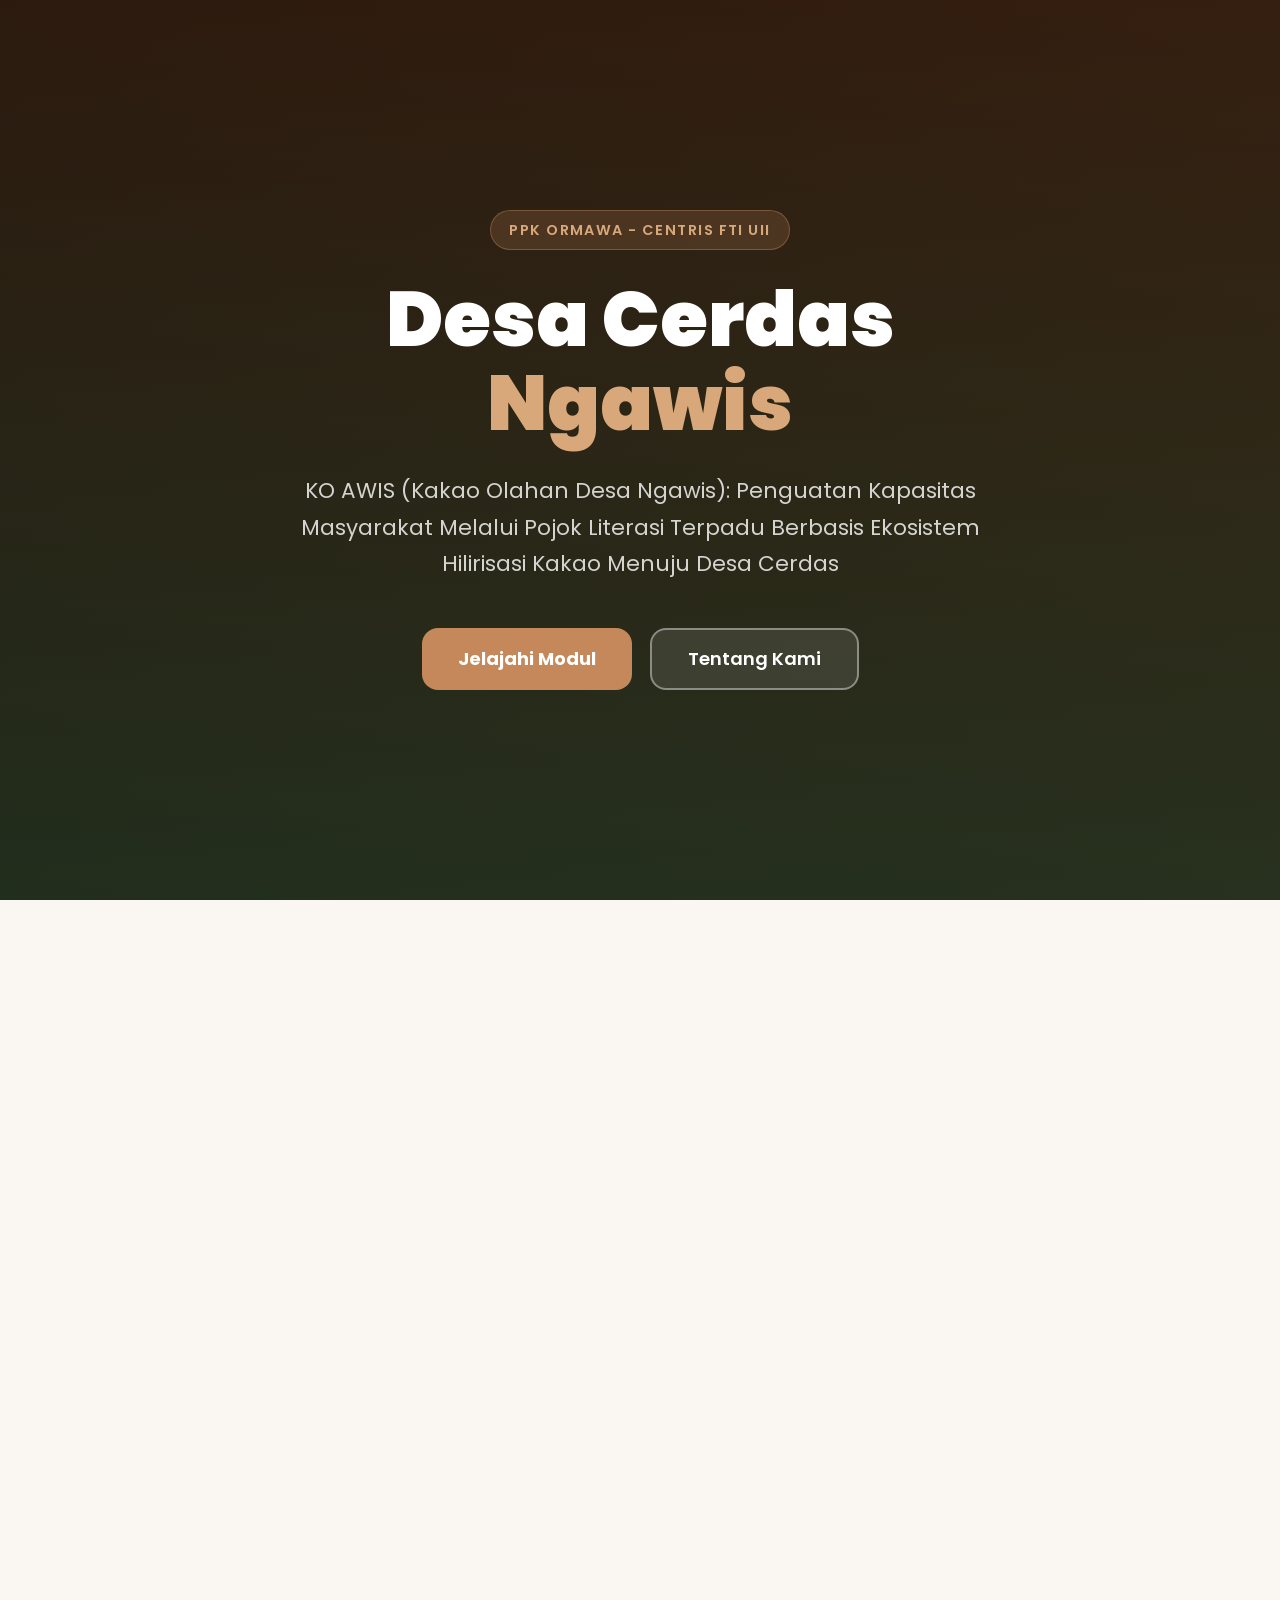
==== html/index.html @ 9aa4c82d "ubah slogan + tambah logo footer" ====
<!DOCTYPE html>
<html lang="id">

<head>
  <meta charset="UTF-8">
  <meta name="viewport" content="width=device-width, initial-scale=1.0">
  <title>KO AWIS — PPK ORMAWA DESA NGAWIS</title>
  <link rel="stylesheet" href="../css/style.css">
  <link rel="icon" type="image/png" href="../assets/logo-koawis-brand.png" style="height: 165px; width: auto;">
  <!-- Icons -->
  <link rel="stylesheet" href="https://cdnjs.cloudflare.com/ajax/libs/font-awesome/6.4.0/css/all.min.css">

</head>

<body>
  <!-- Navbar injected instantly via JS -->
  <script src="../js/include-navbar.js"></script>

  <!-- HERO: main landing image kept visible -->
  <section class="hero" aria-label="Hero KO AWIS">
    <div class="hero-bg" aria-hidden="true"></div>
    <div class="hero-overlay" aria-hidden="true"></div>
    <div class="hero-content">
      <div class="hero-tag">PPK Ormawa - CENTRIS FTI UII</div>
      <h1>Desa Cerdas<span> Ngawis </span></h1>
      <p>KO AWIS (Kakao Olahan Desa Ngawis): Penguatan Kapasitas Masyarakat Melalui Pojok 
Literasi Terpadu Berbasis Ekosistem Hilirisasi Kakao Menuju Desa Cerdas</p>
      <div class="hero-cta">
        <button class="btn-primary" onclick="location.href='modul.html'">Jelajahi Modul</button>
        <button class="btn-outline" onclick="location.href='tentang.html'">Tentang Kami</button>
      </div>
    </div>
  </section>

  <!-- =============================== -->
  <!-- PAGE: HOME / BERANDA            -->
  <!-- =============================== -->
  <!-- Informasi dipindahkan ke halaman terpisah: /html/informasi.html -->
  <div class="page" id="page-informasi">
    <div class="container max-w-1200 mx-auto">
      <div class="info-hero">
        <div class="info-hero-bg"></div>
        <div class="info-hero-overlay"></div>
        <div class="info-hero-content">
          <div class="info-hero-tag">PPK Ormawa - CENTRIS FTI UII</div>
          <h1>Kegiatan Terbaru</h1>
          <p>Berita terkini seputar pertanian kakao, program desa berkelanjutan, dan pembaruan kegiatan komunitas KO
            AWIS di Indonesia.</p>
          <button class="btn-info-hero" onclick="showToast('Membuka artikel utama...')">
            Baca Selengkapnya →
          </button>
        </div>
      </div>

      <div class="category-tabs">
        <button class="tab-btn active" onclick="filterArticles('semua', this)">Semua Berita</button>
        <button class="tab-btn" onclick="filterArticles('pertanian', this)"><i class="fas fa-seedling"></i> Pertanian</button>
        <button class="tab-btn" onclick="filterArticles('program', this)"><i class="fas fa-home"></i> Program Desa</button>
        <button class="tab-btn" onclick="filterArticles('komunitas', this)"><i class="fas fa-users"></i> Komunitas</button>
        <button class="tab-btn" onclick="filterArticles('pasar', this)"><i class="fas fa-chart-line"></i> Pasar Kakao</button>
      </div>

      <div class="px-2 pb-1">
        <h2 class="section-article-title">Berita & Artikel Terkini</h2>
      </div>

      <div class="articles-grid" id="articlesGrid">
        <!-- Populated by JS -->
      </div>

      <div class="pagination">
        <div class="page-arrow"><i class="fas fa-chevron-left"></i></div>
        <div class="page-num active">1</div>
        <div class="page-num" onclick="showToast('Halaman 2 akan tersedia segera!')">2</div>
        <div class="page-num" onclick="showToast('Halaman 3 akan tersedia segera!')">3</div>
        <div class="page-num">…</div>
        <div class="page-num" onclick="showToast('Masih dalam pengembangan!')">12</div>
        <div class="page-arrow"><i class="fas fa-chevron-right"></i></div>
      </div>
    </div>
  </div>

  <!-- About Section -->
  <section class="section">
    <div class="container">
      <div class="grid-2 gap-4rem items-center">
        <div class="reveal">
          <span class="section-label">Mengenal Kami</span>
          <h2 class="section-title">Tentang Program <span>PPK Ormawa</span></h2>
          <p class="text-muted lead">
            CENTRIS berkomitmen membangun ekosistem kakao di Desa Ngawis melalui pendekatan edukatif, teknologi, dan pemberdayaan masyarakat secara berkelanjutan.
          </p>
          <div class="flex-col gap-075">
            <div class="flex items-center gap-075 fs-095 text-mid">
              <span class="check-icon"><i class="fas fa-check-circle"></i></span>
              Pengembangan Kakao — Peningkatan kualitas panen
            </div>
            <div class="flex items-center gap-075 fs-095 text-mid">
              <span class="check-icon"><i class="fas fa-check-circle"></i></span>
              Kewirausahaan — Pembentukan unit bisnis komunitas
            </div>
            <div class="flex items-center gap-075 fs-095 text-mid">
              <span class="check-icon"><i class="fas fa-check-circle"></i></span>
              Transformasi Digital — Efisiensi rantai pasok
            </div>
            <div class="flex items-center gap-075 fs-095 text-mid">
              <span class="check-icon"><i class="fas fa-check-circle"></i></span>
              Ekonomi Sirkular — Pengelolaan limbah bernilai tambah
            </div>
          </div>
        </div>
        <div class="reveal reveal-delay-2">
          <div class="bg-brown-800 text-white rounded-xl p-2 pos-relative overflow-hidden">
            <div class="decor-circle"></div>
            <div class="fs-3rem mb-1"><i class="fas fa-leaf"></i></div>
            <div class="playfair-strong">Sejak 2026</div>
            <p class="text-white-muted fs-095 mb-3">
              Berkomitmen meningkatkan taraf hidup petani kakao Desa Ngawis melalui edukasi berkelanjutan dan teknologi.
            </p>
            <div class="grid-2 gap-075">
              <div class="bg-card-cream rounded-md p-1 text-center">
                <div class="fs-1-5 fw-900 text-brown-300">12</div>
                <div class="fs-08 text-brown-600">Pertemuan</div>
              </div>
              <div class="bg-card-cream rounded-md p-1 text-center">
                <div class="fs-1-5 fw-900 text-brown-300">4</div>
                <div class="fs-08 text-brown-600">Pojok Literasi</div>
              </div>
            </div>
          </div>
        </div>
      </div>
    </div>
  </section>

  <!-- Features -->
  <section class="section">
    <div class="container">
      <div class="text-center reveal">
        <span class="section-label">KO AWIS</span>
        <h2 class="section-title">Dirancang untuk <span>Masyarakat Desa Ngawis</span></h2>
      </div>
      <div class="features-grid">
        <div class="feature-card reveal reveal-delay-1">
          <div class="feature-icon"><i class="fas fa-book-open"></i></div>
          <div class="feature-title">Kurikulum Berbasis Potensi Lokal</div>
          <p class="feature-desc">Materi dirancang sesuai kondisi dan potensi kakao Desa Ngawis.</p>
        </div>
        <div class="feature-card reveal reveal-delay-2">
          <div class="feature-icon"><i class="fas fa-chalkboard-teacher"></i></div>
          <div class="feature-title">Pendampingan Langsung</div>
          <p class="feature-desc">Didampingi tim mahasiswa secara langsung di lapangan.</p>
        </div>
        <div class="feature-card reveal reveal-delay-3">
          <div class="feature-icon"><i class="fas fa-trophy"></i></div>
          <div class="feature-title">Dampak Nyata di Desa Ngawis</div>
          <p class="feature-desc">Berorientasi pada hasil yang langsung dirasakan masyarakat Desa Ngawis.</p>
        </div>
      </div>
    </div>
  </section>

  <!-- CTA -->
  <div class="cta-section reveal">
    <h2>NGAWIS CERDAS, COKELAT BERKUALITAS, EKONOMI NAIK KELAS</h2>
    <p>Bergabunglah bersama masyarakat Desa Ngawis dalam membangun ekosistem kakao yang berdaya saing melalui edukasi dan pemberdayaan berkelanjutan.</p>
    <div class="cta-buttons">
      <button class="btn-cta-white" onclick="location.href='modul.html'">
        Jelajahi Modul
      </button>
      <button class="btn-cta-outline" onclick="location.href='tentang.html'">
        Hubungi Kami
      </button>
    </div>
  </div>

  </div>

  <!-- =============================== -->
  <!-- PAGE: MODUL KO AWIS             -->
  <!-- =============================== -->
  <div class="page" id="page-modul">
    <div class="page-header">
      <div class="page-label">KURIKULUM TERINTEGRASI</div>
      <h1>Eksplorasi Modul Pembelajaran</h1>
      <p>Tingkatkan kompetensi Anda melalui empat pilar utama pendidikan KO AWIS yang dirancang untuk masa depan yang
        berkelanjutan.</p>
    </div>

    <section class="section">
      <div class="container">
        <div class="kurikulum-grid">
          <!-- Hilir -->
          <div class="kurikulum-card">
            <div class="kurikulum-header">
              <div class="k-icon bg-brown-100 k-icon-lg"><i class="fas fa-industry"></i></div>
              <div>
                <div class="k-title text-brown-600">KO AWIS Hilir</div>
                <div class="k-sub">Optimalisasi Produk & Pasca Panen</div>
              </div>
            </div>
            <div class="kurikulum-body">
              <div class="modul-list">
                <div class="modul-item"><svg width="16" height="16" fill="none" stroke="currentColor" stroke-width="2"
                    viewBox="0 0 24 24">
                    <path d="M9 12l2 2 4-4m6 2a9 9 0 11-18 0 9 9 0 0118 0z" />
                  </svg> Modul 1: Konsep Hilirisasi dan Value Chain Kakao</div>
                <div class="modul-item"><svg width="16" height="16" fill="none" stroke="currentColor" stroke-width="2"
                    viewBox="0 0 24 24">
                    <path d="M9 12l2 2 4-4m6 2a9 9 0 11-18 0 9 9 0 0118 0z" />
                  </svg> Modul 2: Kakao Pasca Panen</div>
                <div class="modul-item"><svg width="16" height="16" fill="none" stroke="currentColor" stroke-width="2"
                    viewBox="0 0 24 24">
                    <path d="M9 12l2 2 4-4m6 2a9 9 0 11-18 0 9 9 0 0118 0z" />
                  </svg> Modul 3: Perlakuan Pra-Olah</div>
                <div class="modul-item"><svg width="16" height="16" fill="none" stroke="currentColor" stroke-width="2"
                    viewBox="0 0 24 24">
                    <path d="M9 12l2 2 4-4m6 2a9 9 0 11-18 0 9 9 0 0118 0z" />
                  </svg> Modul 4: Mendapatkan Kakao Bubuk</div>
                <div class="modul-item"><svg width="16" height="16" fill="none" stroke="currentColor" stroke-width="2"
                    viewBox="0 0 24 24">
                    <path d="M9 12l2 2 4-4m6 2a9 9 0 11-18 0 9 9 0 0118 0z" />
                  </svg> Modul 5: Mengolah Kakao Pasta</div>
                <div class="modul-item"><svg width="16" height="16" fill="none" stroke="currentColor" stroke-width="2"
                    viewBox="0 0 24 24">
                    <path d="M9 12l2 2 4-4m6 2a9 9 0 11-18 0 9 9 0 0118 0z" />
                  </svg> Modul 6: Desain Produk Kemasan</div>
                <div class="modul-item"><svg width="16" height="16" fill="none" stroke="currentColor" stroke-width="2"
                    viewBox="0 0 24 24">
                    <path d="M9 12l2 2 4-4m6 2a9 9 0 11-18 0 9 9 0 0118 0z" />
                  </svg> Modul 7: Standardisasi dan Kualitas</div>
              </div>
              <button class="btn-explore card-hilir" onclick="showModulList('hilir')">Pelajari Selengkapnya →</button>
            </div>
          </div>

          <!-- Entrepreneur -->
          <div class="kurikulum-card">
            <div class="kurikulum-header">
              <div class="k-icon bg-brown-50 k-icon-lg"><i class="fas fa-coins"></i></div>
              <div>
                <div class="k-title text-brown-700">KO AWIS Entrepreneur</div>
                <div class="k-sub">Pembangunan Mentalitas Bisnis</div>
              </div>
            </div>
            <div class="kurikulum-body">
              <div class="modul-list">
                <div class="modul-item"><svg width="16" height="16" fill="none" stroke="currentColor" stroke-width="2"
                    viewBox="0 0 24 24">
                    <path d="M9 12l2 2 4-4m6 2a9 9 0 11-18 0 9 9 0 0118 0z" />
                  </svg> Modul 1: Kakao Entrepreneur</div>
                <div class="modul-item"><svg width="16" height="16" fill="none" stroke="currentColor" stroke-width="2"
                    viewBox="0 0 24 24">
                    <path d="M9 12l2 2 4-4m6 2a9 9 0 11-18 0 9 9 0 0118 0z" />
                  </svg> Modul 2: Konsep Business Model</div>
                <div class="modul-item"><svg width="16" height="16" fill="none" stroke="currentColor" stroke-width="2"
                    viewBox="0 0 24 24">
                    <path d="M9 12l2 2 4-4m6 2a9 9 0 11-18 0 9 9 0 0118 0z" />
                  </svg> Modul 3: Rencana Pasar Sederhana</div>
                <div class="modul-item"><svg width="16" height="16" fill="none" stroke="currentColor" stroke-width="2"
                    viewBox="0 0 24 24">
                    <path d="M9 12l2 2 4-4m6 2a9 9 0 11-18 0 9 9 0 0118 0z" />
                  </svg> Modul 4: Rencana Produksi Sederhana</div>
                <div class="modul-item"><svg width="16" height="16" fill="none" stroke="currentColor" stroke-width="2"
                    viewBox="0 0 24 24">
                    <path d="M9 12l2 2 4-4m6 2a9 9 0 11-18 0 9 9 0 0118 0z" />
                  </svg> Modul 5: Rencana Finansial Sederhana</div>
                <div class="modul-item"><svg width="16" height="16" fill="none" stroke="currentColor" stroke-width="2"
                    viewBox="0 0 24 24">
                    <path d="M9 12l2 2 4-4m6 2a9 9 0 11-18 0 9 9 0 0118 0z" />
                  </svg> Modul 6: Rencana Pemasaran Sederhana</div>
                <div class="modul-item"><svg width="16" height="16" fill="none" stroke="currentColor" stroke-width="2"
                    viewBox="0 0 24 24">
                    <path d="M9 12l2 2 4-4m6 2a9 9 0 11-18 0 9 9 0 0118 0z" />
                  </svg> Modul 7: Kakao Agility</div>
              </div>
              <button class="btn-explore card-entre" onclick="showModulList('entrepreneur')">Pelajari Selengkapnya
                →</button>
            </div>
          </div>

          <!-- Digital -->
          <div class="kurikulum-card">
            <div class="kurikulum-header">
              <div class="k-icon bg-brown-100 k-icon-lg"><i class="fas fa-laptop-code"></i></div>
              <div>
                <div class="k-title text-brown-500">KO AWIS Digital</div>
                <div class="k-sub">Transformasi Teknologi & Konten</div>
              </div>
            </div>
            <div class="kurikulum-body">
              <div class="modul-list">
                <div class="modul-item"><svg width="16" height="16" fill="none" stroke="currentColor" stroke-width="2"
                    viewBox="0 0 24 24">
                    <path d="M9 12l2 2 4-4m6 2a9 9 0 11-18 0 9 9 0 0118 0z" />
                  </svg> Modul 1: Peluang dan Literasi Digital</div>
                <div class="modul-item"><svg width="16" height="16" fill="none" stroke="currentColor" stroke-width="2"
                    viewBox="0 0 24 24">
                    <path d="M9 12l2 2 4-4m6 2a9 9 0 11-18 0 9 9 0 0118 0z" />
                  </svg> Modul 2: Content Creator</div>
                <div class="modul-item"><svg width="16" height="16" fill="none" stroke="currentColor" stroke-width="2"
                    viewBox="0 0 24 24">
                    <path d="M9 12l2 2 4-4m6 2a9 9 0 11-18 0 9 9 0 0118 0z" />
                  </svg> Modul 3: Strategi Digital Marketing</div>
                <div class="modul-item"><svg width="16" height="16" fill="none" stroke="currentColor" stroke-width="2"
                    viewBox="0 0 24 24">
                    <path d="M9 12l2 2 4-4m6 2a9 9 0 11-18 0 9 9 0 0118 0z" />
                  </svg> Modul 4: Copywriting</div>
                <div class="modul-item"><svg width="16" height="16" fill="none" stroke="currentColor" stroke-width="2"
                    viewBox="0 0 24 24">
                    <path d="M9 12l2 2 4-4m6 2a9 9 0 11-18 0 9 9 0 0118 0z" />
                  </svg> Modul 5: Manajemen Sosial Media</div>
                <div class="modul-item"><svg width="16" height="16" fill="none" stroke="currentColor" stroke-width="2"
                    viewBox="0 0 24 24">
                    <path d="M9 12l2 2 4-4m6 2a9 9 0 11-18 0 9 9 0 0118 0z" />
                  </svg> Modul 6: Evaluasi Performa</div>
              </div>
              <button class="btn-explore card-digital" onclick="showModulList('digital')">Pelajari Selengkapnya
                →</button>
            </div>
          </div>

          <!-- Sirkular -->
          <div class="kurikulum-card">
            <div class="kurikulum-header">
              <div class="k-icon bg-brown-50 k-icon-lg"><i class="fas fa-recycle"></i></div>
              <div>
                <div class="k-title text-brown-600">KO AWIS Sirkular</div>
                <div class="k-sub">Ekosistem Ramah Lingkungan</div>
              </div>
            </div>
            <div class="kurikulum-body">
              <div class="modul-list">
                <div class="modul-item"><svg width="16" height="16" fill="none" stroke="currentColor" stroke-width="2"
                    viewBox="0 0 24 24">
                    <path d="M9 12l2 2 4-4m6 2a9 9 0 11-18 0 9 9 0 0118 0z" />
                  </svg> Modul 1: Ekonomi Sirkular</div>
                <div class="modul-item"><svg width="16" height="16" fill="none" stroke="currentColor" stroke-width="2"
                    viewBox="0 0 24 24">
                    <path d="M9 12l2 2 4-4m6 2a9 9 0 11-18 0 9 9 0 0118 0z" />
                  </svg> Modul 2: Limbah dan Hasil Samping</div>
                <div class="modul-item"><svg width="16" height="16" fill="none" stroke="currentColor" stroke-width="2"
                    viewBox="0 0 24 24">
                    <path d="M9 12l2 2 4-4m6 2a9 9 0 11-18 0 9 9 0 0118 0z" />
                  </svg> Modul 3: Peluang Sirkular</div>
                <div class="modul-item"><svg width="16" height="16" fill="none" stroke="currentColor" stroke-width="2"
                    viewBox="0 0 24 24">
                    <path d="M9 12l2 2 4-4m6 2a9 9 0 11-18 0 9 9 0 0118 0z" />
                  </svg> Modul 4: Kakao di Kehidupan Kedua</div>
                <div class="modul-item"><svg width="16" height="16" fill="none" stroke="currentColor" stroke-width="2"
                    viewBox="0 0 24 24">
                    <path d="M9 12l2 2 4-4m6 2a9 9 0 11-18 0 9 9 0 0118 0z" />
                  </svg> Modul 5: Limbah Akhir</div>
                <div class="modul-item"><svg width="16" height="16" fill="none" stroke="currentColor" stroke-width="2"
                    viewBox="0 0 24 24">
                    <path d="M9 12l2 2 4-4m6 2a9 9 0 11-18 0 9 9 0 0118 0z" />
                  </svg> Modul 6: Evaluasi Lingkungan</div>
              </div>
              <button class="btn-explore card-sirkular" onclick="showModulList('sirkular')">Pelajari Selengkapnya
                →</button>
            </div>
          </div>
        </div>
      </div>
    </section>

  </div>

  <!-- =============================== -->
  <!-- PAGE: DAFTAR MODUL (LIST)        -->
  <!-- =============================== -->
  <div class="page" id="page-modullist">
    <div class="modul-list-page">
      <div class="modul-list-header">
        <div class="container">
          <div class="breadcrumb">
            <a onclick="showPage('home')"><i class="fas fa-home"></i> Beranda</a>
            <svg fill="none" stroke="currentColor" stroke-width="2" viewBox="0 0 24 24">
              <path d="M9 18l6-6-6-6" />
            </svg>
            <a onclick="showPage('modul')">Modul KO AWIS</a>
            <svg fill="none" stroke="currentColor" stroke-width="2" viewBox="0 0 24 24">
              <path d="M9 18l6-6-6-6" />
            </svg>
            <span id="modullist-breadcrumb">Hilir</span>
          </div>
          <h1 id="modullist-title">KO AWIS Hilir</h1>
          <p id="modullist-desc" class="text-muted mt-1">Daftar modul pembelajaran yang dirancang khusus untuk penguatan
            kompetensi.</p>
          <div class="modul-count" id="modullist-count">
            <svg width="16" height="16" fill="none" stroke="currentColor" stroke-width="2" viewBox="0 0 24 24">
              <path d="M9 12l2 2 4-4m6 2a9 9 0 11-18 0 9 9 0 0118 0z" />
            </svg>
            7 Modul Tersedia
          </div>
        </div>
      </div>
      <div class="modul-cards-grid" id="modullist-grid">
        <!-- Populated by JS -->
      </div>
    </div>
  </div>

  <!-- =============================== -->
  <!-- PAGE: ISI MODUL                 -->
  <!-- =============================== -->
  <div class="page" id="page-isimodul">
    <div class="isi-modul-layout">
      <!-- Sidebar -->
      <aside class="sidebar-modul" id="sidebarModul">
        <div class="sidebar-title">DAFTAR MODUL</div>
        <div class="sidebar-subtitle" id="sidebar-track-name">KO AWIS Hilir</div>
        <div class="fs-08 mb-075 text-muted">Progres: <span id="sidebar-progress-text">25% Selesai</span></div>
        <div class="sidebar-progress-bar">
          <div class="sidebar-progress-fill" id="sidebarProgressFill" style="width:25%;"></div>
        </div>
        <nav class="sidebar-nav" id="sidebarNav">
          <!-- Populated by JS -->
        </nav>
      </aside>

      <!-- Main Content -->
      <div class="flex flex-col flex-1">
        <div class="modul-content" id="modulContent">
          <!-- Populated by JS -->
        </div>
        <div class="modul-navigation">
          <button class="btn-prev" id="btnPrev" onclick="navigateModul(-1)">
            <svg width="16" height="16" fill="none" stroke="currentColor" stroke-width="2" viewBox="0 0 24 24">
              <path d="M15 18l-6-6 6-6" />
            </svg>
            Kembali
          </button>
          <button class="btn-next" id="btnNext" onclick="navigateModul(1)">
            Selesai & Lanjut ke Modul Berikutnya
            <svg width="16" height="16" fill="none" stroke="currentColor" stroke-width="2" viewBox="0 0 24 24">
              <path d="M9 18l6-6-6-6" />
            </svg>
          </button>
        </div>
      </div>
    </div>
    <div class="progress-bar-bottom">
      <div class="progress-bar-fill-bottom" id="progressBarBottom" style="width:25%;"></div>
    </div>
  </div>

  <!-- =============================== -->
  <!-- PAGE: INFORMASI                 -->
  <!-- =============================== -->
  <div class="page" id="page-informasi">
    <div class="container max-w-1200 mx-auto">
      <div class="info-hero">
        <div class="info-hero-bg"></div>
        <div class="info-hero-overlay"></div>
        <div class="info-hero-content">
          <div class="info-hero-tag">UTAMA</div>
          <h1>Kegiatan Terbaru</h1>
          <p>Berita terkini seputar pertanian kakao, program desa berkelanjutan, dan pembaruan kegiatan komunitas KO
            AWIS di Indonesia.</p>
          <button class="btn-info-hero" onclick="showToast('Membuka artikel utama...')">
            Baca Selengkapnya →
          </button>
        </div>
      </div>

      <div class="category-tabs">
        <button class="tab-btn active" onclick="filterArticles('semua', this)">Semua Berita</button>
        <button class="tab-btn" onclick="filterArticles('pertanian', this)"><i class="fas fa-seedling"></i> Pertanian</button>
        <button class="tab-btn" onclick="filterArticles('program', this)"><i class="fas fa-home"></i> Program Desa</button>
        <button class="tab-btn" onclick="filterArticles('komunitas', this)"><i class="fas fa-users"></i> Komunitas</button>
        <button class="tab-btn" onclick="filterArticles('pasar', this)"><i class="fas fa-chart-line"></i> Pasar Kakao</button>
      </div>

      <div class="px-2 pb-1">
        <h2 class="section-article-title">Berita & Artikel Terkini</h2>
      </div>

      <div class="articles-grid" id="articlesGrid">
        <!-- Populated by JS -->
      </div>

      <div class="pagination">
        <div class="page-arrow"><i class="fas fa-chevron-left"></i></div>
        <div class="page-num active">1</div>
        <div class="page-num" onclick="showToast('Halaman 2 akan tersedia segera!')">2</div>
        <div class="page-num" onclick="showToast('Halaman 3 akan tersedia segera!')">3</div>
        <div class="page-num">…</div>
        <div class="page-num" onclick="showToast('Masih dalam pengembangan!')">12</div>
        <div class="page-arrow"><i class="fas fa-chevron-right"></i></div>
      </div>
    </div>

  </div>

  <!-- =============================== -->
  <!-- PAGE: TENTANG KAMI              -->
  <!-- =============================== -->
  <div class="page" id="page-tentang">
    <!-- About Hero -->
    <div class="about-hero">
      <div class="about-hero-bg"></div>
      <div class="about-hero-overlay"></div>
      <div class="about-hero-content">
        <h1>Tentang Kami</h1>
        <p>Membangun masa depan pendidikan yang inklusif dan berkualitas bagi seluruh lapisan masyarakat.</p>
      </div>
    </div>

    <!-- Visi Misi -->
    <section class="section">
      <div class="container">
        <div class="text-center">
          <h2 class="section-title">Visi & Misi <span>Kami</span></h2>
          <div class="section-divider"></div>
        </div>
        <div class="vision-misi-grid">
          <div class="visi-card">
            <div class="vm-icon"><i class="fas fa-eye"></i></div>
            <div class="vm-title">Visi</div>
            <p class="vm-text">Menjadi platform edukasi terdepan yang memberdayakan potensi setiap individu melalui
              akses informasi dan pengetahuan yang setara dan berkelanjutan di seluruh Indonesia.</p>
          </div>
          <div class="misi-card">
            <div class="vm-icon"><i class="fas fa-rocket"></i></div>
            <div class="vm-title">Misi</div>
            <div class="vm-list">
              <div class="vm-list-item"><span class="vm-check"><i class="fas fa-check"></i></span> Mengembangkan kurikulum pembelajaran yang
                adaptif dan relevan dengan perkembangan industri terkini.</div>
              <div class="vm-list-item"><span class="vm-check"><i class="fas fa-check"></i></span> Menyediakan akses platform yang ramah pengguna
                untuk memastikan keberlanjutan proses belajar.</div>
              <div class="vm-list-item"><span class="vm-check"><i class="fas fa-check"></i></span> Membangun komunitas pembelajaran yang saling
                mendukung dan berbagi wawasan.</div>
            </div>
          </div>
        </div>
      </div>
    </section>

    <!-- Team -->
    <section class="section section-alt">
      <div class="container">
        <div class="text-center">
          <h2 class="section-title">Tim <span>Kami</span></h2>
          <p class="section-sub">Dibalik kesuksesan KO AWIS, ada tim yang berdedikasi tinggi.</p>
        </div>
        <div class="team-grid">
          <div class="team-card reveal">
            <div class="team-img">
              <img src="https://images.unsplash.com/photo-1507003211169-0a1dd7228f2d?w=400&q=80" alt="Dr. Ahmad Wijaya">
            </div>
            <div class="team-name">Dr. Ahmad Wijaya</div>
            <div class="team-role">Chief Executive Officer</div>
          </div>
          <div class="team-card reveal reveal-delay-1">
            <div class="team-img">
              <img src="https://images.unsplash.com/photo-1494790108377-be9c29b29330?w=400&q=80" alt="Siti Rahmawati">
            </div>
            <div class="team-name">Siti Rahmawati</div>
            <div class="team-role">Head of Education</div>
          </div>
          <div class="team-card reveal reveal-delay-2">
            <div class="team-img">
              <img src="https://images.unsplash.com/photo-1500648767791-00dcc994a43e?w=400&q=80" alt="Budi Santoso">
            </div>
            <div class="team-name">Budi Santoso</div>
            <div class="team-role">Technical Director</div>
          </div>
          <div class="team-card reveal reveal-delay-3">
            <div class="team-img">
              <img src="https://images.unsplash.com/photo-1580489944761-15a19d654956?w=400&q=80" alt="Larasati Putri">
            </div>
            <div class="team-name">Larasati Putri</div>
            <div class="team-role">Community Manager</div>
          </div>
        </div>
      </div>
    </section>

    <!-- Contact -->
    <div class="contact-section">
      <div class="contact-info">
        <h2>Hubungi Kami</h2>
        <p>Punya pertanyaan atau ingin bekerja sama? Jangan ragu untuk menghubungi tim kami.</p>
        <div class="contact-items">
          <div class="contact-item">
            <div class="contact-item-icon"><i class="fas fa-envelope"></i></div> kontak@koawis.id
          </div>
          <div class="contact-item">
            <div class="contact-item-icon"><i class="fas fa-phone"></i></div> +62 21 555 0123
          </div>
          <div class="contact-item">
            <div class="contact-item-icon"><i class="fas fa-map-marker-alt"></i></div> Desa Merak, Jawa Barat
          </div>
        </div>
      </div>
      <div class="contact-form">
        <div class="form-group">
          <label class="form-label">Nama Lengkap</label>
          <input class="form-input" placeholder="Masukkan nama Anda" type="text">
        </div>
        <div class="form-group">
          <label class="form-label">Email</label>
          <input class="form-input" placeholder="nama@email.com" type="email">
        </div>
        <div class="form-group">
          <label class="form-label">Pesan</label>
          <textarea class="form-textarea" placeholder="Bagaimana kami bisa membantu Anda?"></textarea>
        </div>
        <button class="btn-submit" onclick="handleFormSubmit()">Kirim Pesan</button>
      </div>
    </div>

  </div>

  <!-- Toast Notification -->
  <div class="toast" id="toast">
    <span><i class="fas fa-check-circle"></i></span>
    <span id="toastMsg">Pesan</span>
  </div>

  <script src="https://cdn.jsdelivr.net/npm/@supabase/supabase-js@2"></script>
  <script src="../js/supabase-client.js"></script>
  <script src="../js/include-footer.js"></script>
  <script src="../js/app.js"></script>
  <script>
    // Compatibility shim: only install when `showPage` is NOT already provided
    // by `/js/app.js`. This avoids overriding the SPA `showPage` which would
    // trigger a redirect on DOMContentLoaded and cause a reload loop.
    if (typeof window.showPage !== 'function') {
      window.showPage = function (page) {
        const map = {
          home: 'index.html',
          modul: 'modul.html',
          modullist: 'modullist.html',
          isimodul: 'isimodul.html',
          informasi: 'informasi.html',
          tentang: 'tentang.html'
        };
        const target = map[page];
        if (target && location.pathname !== target) location.href = target;
      };
    }
  </script>
</body>

</html>
---- css/style.css ----
/* =============================================
   KO AWIS - Sistem Informasi Desa Cerdas
   Design: Warm Earth Tones + Modern Typography
   ============================================= */

@import url('https://fonts.googleapis.com/css2?family=Poppins:wght@300;400;600;700&display=swap');

/* ---- CSS Variables ---- */
:root {
  --brown-900: #2C1A0E;
  --brown-800: #3D2314;
  --brown-700: #5C3317;
  --brown-600: #7B4520;
  --brown-500: #9A5F35;
  --brown-400: #C4885A;
  --brown-300: #D9A87A;
  --brown-100: #F5EDE3;
  --brown-50:  #FBF6F0;
  --cream:     #FAF6F1;
  --cream-dark:#F0E8DA;
  /* Map legacy greens/accents to brown-friendly tones to keep palette cohesive */
  --green-700: var(--brown-700);
  --green-500: var(--brown-600);
  --green-400: var(--brown-500);
  --green-100: var(--brown-100);
  --gold:      var(--brown-400);
  --teal:      var(--brown-500);
  /* Primary semantic colors */
  --primary:   var(--brown-700);
  --primary-variant: var(--brown-500);
  --surface:   var(--white);
  --text-dark: #1E1208;
  --text-mid:  #4A2F1A;
  --text-light:#7A5C3E;
  --white:     #FFFFFF;
  --shadow-sm: 0 2px 8px rgba(44,26,14,0.08);
  --shadow-md: 0 8px 24px rgba(44,26,14,0.12);
  --shadow-lg: 0 20px 60px rgba(44,26,14,0.18);
  --radius-sm: 8px;
  --radius-md: 16px;
  --radius-lg: 24px;
  --radius-xl: 32px;
  --transition: 0.3s cubic-bezier(0.4, 0, 0.2, 1);
}

/* ---- Reset & Base ---- */
*, *::before, *::after { box-sizing: border-box; margin: 0; padding: 0; }

html { scroll-behavior: smooth; font-size: 18px; }

body {
  font-family: 'Poppins', system-ui, -apple-system, 'Segoe UI', Roboto, 'Helvetica Neue', Arial, sans-serif;
  background: var(--cream);
  color: var(--text-dark);
  line-height: 1.6;
  overflow-x: hidden;
}

img { max-width: 100%; display: block; }
a { text-decoration: none; color: inherit; }
ul { list-style: none; }
button { cursor: pointer; border: none; background: none; font-family: inherit; }

/* ---- Enforce Poppins sitewide (override remnants of Playfair) ---- */
h1,h2,h3,h4,h5,h6, .playfair-strong, .section-article-title, .footer-logo {
  font-family: 'Poppins', sans-serif !important;
}

/* ---- Layout & small utility classes ---- */
.max-w-1200 { max-width: 1200px; }
.mx-auto { margin-left: auto; margin-right: auto; }
.container-wide { max-width: 1200px; margin: 0 auto; }
.px-2 { padding-left: 2rem; padding-right: 2rem; }
.pb-1 { padding-bottom: 1rem; }
.flex-col { display: flex; flex-direction: column; }
.flex { display: flex; }
.items-center { align-items: center; }
.grid-2 { display: grid; grid-template-columns: 1fr 1fr; }
.gap-4rem { gap: 4rem; }
.gap-075 { gap: 0.75rem; }
.p-2 { padding: 2rem; }
.rounded-xl { border-radius: var(--radius-xl); }
.fs-3rem { font-size: 3rem; }
.fs-095 { font-size: 0.95rem; }
.lead { line-height: 1.8; margin-bottom: 1.5rem; font-size: 1.05rem; }
.decor-circle { position: absolute; top: -20px; right: -20px; width: 120px; height: 120px; background: rgba(196,136,90,0.1); border-radius: 50%; }

/* Glass button utility */
.btn-glass {
  background: rgba(255,255,255,0.06);
  border: 1px solid rgba(255,255,255,0.06);
  backdrop-filter: blur(6px);
  padding: 0.6rem 1rem; border-radius: var(--radius-sm);
  transition: var(--transition); display: inline-flex; align-items: center; gap: 0.5rem;
}
.btn-glass:hover { background: rgba(255,255,255,0.12); transform: translateY(-2px); box-shadow: var(--shadow-sm); }
.pos-relative { position: relative; }
.overflow-hidden { overflow: hidden; }
.mb-1 { margin-bottom: 0.5rem; }
.flex-1 { flex: 1; }
.fs-085 { font-size: 0.85rem; }
.rounded-md { border-radius: var(--radius-md); }
.p-1 { padding: 1rem; }
.fs-1-5 { font-size: 1.5rem; }
.fs-08 { font-size: 0.8rem; }
.mb-075 { margin-bottom: 0.75rem; }
.gap-05 { gap: 0.5rem; }
.fw-900 { font-weight: 900; }
.k-icon-lg { font-size: 1.8rem; }

/* ---- Page Management ---- */
.page { display: none; min-height: 100vh; }
.page.active { display: block; }

/* ---- Animations ---- */
@keyframes fadeUp {
  from { opacity: 0; transform: translateY(30px); }
  to   { opacity: 1; transform: translateY(0); }
}
@keyframes fadeIn {
  from { opacity: 0; }
  to   { opacity: 1; }
}
@keyframes slideRight {
  from { opacity: 0; transform: translateX(-30px); }
  to   { opacity: 1; transform: translateX(0); }
}
@keyframes scaleIn {
  from { opacity: 0; transform: scale(0.95); }
  to   { opacity: 1; transform: scale(1); }
}
@keyframes float {
  0%, 100% { transform: translateY(0px); }
  50%       { transform: translateY(-10px); }
}
@keyframes progressFill {
  from { width: 0%; }
  to   { width: var(--progress-width); }
}
@keyframes shimmer {
  0%   { background-position: -200% 0; }
  100% { background-position: 200% 0; }
}
@keyframes spin {
  from { transform: rotate(0deg); }
  to   { transform: rotate(360deg); }
}

.animate-fade-up  { animation: fadeUp 0.6s ease forwards; }
.animate-fade-in  { animation: fadeIn 0.6s ease forwards; }
.animate-slide    { animation: slideRight 0.6s ease forwards; }
.animate-scale    { animation: scaleIn 0.5s ease forwards; }

/* ---- Navbar ---- */
.navbar {
  position: fixed; /* Ubah dari sticky ke fixed agar mengambang di atas background */
  top: 1rem; /* Mengambang dari atas */
  left: 50%; /* Pusatkan horizontal */
  transform: translateX(-50%); /* Pusatkan horizontal */
  z-index: 1000;
  background: rgba(255, 255, 255, 0.5); /* Lebih transparan (Glassmorphism) */
  backdrop-filter: blur(16px);
  -webkit-backdrop-filter: blur(16px);
  border: 1px solid rgba(255, 255, 255, 0.4);
  border-radius: 100px; /* Full Rounded (Pill Shape) */
  margin: 0; /* Hapus margin auto karena sudah pakai transform */
  width: 92%; /* Tidak full width agar terlihat mengambang */
  max-width: 1200px;
  padding: 0.7rem 1.5rem;
  box-shadow: 0 8px 32px rgba(0, 0, 0, 0.05);
  transition: all 0.3s ease;
  display: flex; justify-content: center; /* Center content wrapper */
}
.navbar.scrolled {
  background: rgba(255, 255, 255, 0.9);
  box-shadow: 0 10px 30px rgba(0, 0, 0, 0.1);
}
.nav-brand {
  display: flex; align-items: center; gap: 10px;
  font-size: 1.4rem; font-weight: 700;
  color: var(--brown-800);
  cursor: pointer;
}
.nav-brand img {
  height: 45px; width: auto; transition: height 0.3s ease;
}
.navbar .container-wide {
  display: flex; align-items: center; justify-content: space-between; width: 100%;
}
.nav-brand .brand-icon {
  width: 40px; height: 40px; border-radius: 10px;
  background: var(--brown-800);
  display: flex; align-items: center; justify-content: center;
  color: var(--cream); font-size: 1.1rem; font-weight: 900;
  flex-shrink: 0;
}
.nav-links {
  display: flex; align-items: center; gap: 0.5rem;
}
.nav-links a {
  padding: 0.6rem 1.4rem;
  border-radius: 100px; /* Modern Pill Shape */
  font-size: 0.95rem; font-weight: 500;
  color: var(--brown-800);
  transition: all 0.3s ease;
  cursor: pointer;
  background: transparent;
}
.nav-links a:hover {
  background: rgba(255,255,255,0.6);
  color: var(--brown-600);
  transform: translateY(-1px);
}
.nav-links a.active {
  background: var(--brown-800);
  color: var(--white);
  box-shadow: 0 4px 12px rgba(61, 35, 20, 0.25);
  font-weight: 600;
}

.nav-actions {
  display: flex; align-items: center; gap: 0.75rem;
}
.btn-masuk {
  padding: 0.6rem 1.25rem;
  border: 1.5px solid var(--brown-600);
  border-radius: var(--radius-sm);
  color: var(--brown-700); font-weight: 700; font-size: 1rem;
  transition: var(--transition);
  cursor: pointer;
}
.btn-masuk:hover { background: var(--brown-100); }

.btn-daftar {
  padding: 0.6rem 1.25rem;
  background: var(--brown-800);
  color: var(--white); font-weight: 700; font-size: 1rem;
  border-radius: var(--radius-sm);
  transition: var(--transition);
  cursor: pointer;
}
.btn-daftar:hover { background: var(--brown-700); transform: translateY(-1px); box-shadow: var(--shadow-md); }

.hamburger {
  display: none; flex-direction: column; gap: 6px; padding: 5px; cursor: pointer; z-index: 101;
}
.hamburger span {
  width: 28px; height: 3px; background: var(--brown-800); border-radius: 3px;
  transition: all 0.3s ease-in-out; transform-origin: center;
}
/* Hamburger Animation */
.hamburger.active span:nth-child(1) { transform: translateY(9px) rotate(45deg); }
.hamburger.active span:nth-child(2) { opacity: 0; }
.hamburger.active span:nth-child(3) { transform: translateY(-9px) rotate(-45deg); }

/* ---- New Mobile Menu (Overlay Style) ---- */
.mobile-nav-overlay {
  position: fixed; inset: 0;
  background: rgba(255, 255, 255, 0.98); /* Background lebih solid agar tulisan terbaca */
  backdrop-filter: blur(20px);
  z-index: 999; /* Di bawah navbar agar tombol hamburger tetap bisa diklik */
  display: flex; flex-direction: column;
  justify-content: center; align-items: center;
  gap: 2rem;
  transform: translateY(-100%);
  opacity: 0;
  transition: all 0.4s cubic-bezier(0.4, 0, 0.2, 1);
  visibility: hidden;
}

.mobile-nav-overlay.open {
  transform: translateY(0);
  opacity: 1;
  visibility: visible;
}

.mobile-nav-link {
  font-size: 1.5rem; font-weight: 700;
  color: var(--brown-800);
  text-decoration: none;
  display: flex; align-items: center; gap: 1rem;
  padding: 0.5rem 1rem;
  transition: var(--transition);
  opacity: 0; transform: translateY(20px); /* For stagger animation */
}

.mobile-nav-overlay.open .mobile-nav-link {
  opacity: 1; transform: translateY(0);
  transition-delay: 0.2s;
}
/* Stagger delays */
.mobile-nav-overlay.open .mobile-nav-link:nth-child(1) { transition-delay: 0.1s; }
.mobile-nav-overlay.open .mobile-nav-link:nth-child(2) { transition-delay: 0.2s; }
.mobile-nav-overlay.open .mobile-nav-link:nth-child(3) { transition-delay: 0.3s; }
.mobile-nav-overlay.open .mobile-nav-link:nth-child(4) { transition-delay: 0.4s; }
.mobile-nav-overlay.open .mobile-nav-link:nth-child(5) { transition-delay: 0.5s; }

.mobile-nav-link:hover, .mobile-nav-link.active {
  color: var(--brown-500); transform: scale(1.05);
}
.mobile-nav-link i { width: 30px; text-align: center; }

/* =========================
   PENGATURAN FOOTER BOTTOM 
   ========================= */
.footer-bottom {
  max-width: 1100px; 
  margin: 0 auto; 
  margin-top: 2rem;
  padding-top: 2rem; 
  border-top: 1px solid rgba(255,255,255,0.1);
  display: flex; 
  justify-content: space-between; /* Membuat tulisan di kiri, logo di kanan */
  align-items: center; /* Membuat posisinya sejajar lurus mendatar */
  font-size: 0.85rem; 
  color: rgba(255,255,255,0.4);
  flex-wrap: wrap; 
}

/* =========================================
   KOTAK BACKGROUND LONJONG (ALAS LOGO)
   ========================================= */
.footer-logos-container {
    display: flex;
    align-items: center;
    gap: 0.5rem; /* Membuat logo saling merapat (sebelumnya 1.5rem) */
    background-color: var(--white); /* Warna alas putih, persis dengan logo KO AWIS */
    padding: 0.5rem 1.5rem; /* Memberikan ruang lonjong yang pas */
    border-radius: 50px; /* Membuat bentuk kapsul/lonjong sempurna */
}

.footer-logo-place {
    display: flex;
    align-items: center;
    justify-content: center;
    transition: transform 0.3s ease;
}

.footer-logo-place:hover {
    transform: translateY(-3px);
}

.footer-logo-place img {
    height: 30px; 
    width: auto;
    object-fit: contain;
    mix-blend-mode: multiply; 
}

/* =========================================
   PENGATURAN UKURAN MASING-MASING LOGO
   ========================================= */

/* Logo 1: Kemdiktisaintek (Tut Wuri) */
.footer-logo-place:nth-child(1) img {
    height: 35px; /* Agak dibesarkan sedikit */
}

/* Logo 2: Diktisaintek Berdampak (Bentuknya memanjang) */
.footer-logo-place:nth-child(2) img {
    height: 25px; /* Dikecilkan karena logonya panjang ke samping */
}

/* Logo 3: Belmawa */
.footer-logo-place:nth-child(3) img {
    height: 45px; 
}

/* Logo 4: PPK Ormawa */
.footer-logo-place:nth-child(4) img {
    height: 45px; 
}

/* Logo 5: UII */
.footer-logo-place:nth-child(5) img {
    height: 38px; 
}

/* Logo 6: Centris */
.footer-logo-place:nth-child(6) img {
    height: 25px; 
}

/* ---- Responsive: show hamburger on small screens ---- */
@media (max-width: 900px) {
  .nav-links { display: none; }
  .nav-actions { display: none; }
  .hamburger { display: flex; }
  .navbar { 
    width: 95%; /* Lebih lebar di mobile */
    top: 0.5rem; 
    padding: 0.5rem 1.2rem;
  }
  .nav-brand img { height: 36px; } /* Logo sedikit lebih kecil di mobile */
}

/* ---- Hero Section ---- */
.hero {
  position: relative; min-height: 100vh;
  display: flex; align-items: center; justify-content: center;
  overflow: hidden;
  background: linear-gradient(135deg, var(--brown-900) 0%, var(--brown-700) 100%);
}
.hero-bg {
  position: absolute; inset: 0;
  background: url('https://images.unsplash.com/photo-1606913084603-3e7702b01627?w=1600&q=80') center/cover no-repeat;
  opacity: 0.3;
}
.hero-overlay {
  position: absolute; inset: 0;
  background: linear-gradient(180deg, rgba(44,26,14,0.7) 0%, rgba(26,48,32,0.8) 100%);
}
.hero-content {
  position: relative; z-index: 2; text-align: center;
  padding: 2rem; max-width: 800px;
  animation: fadeUp 0.8s ease 0.2s both;
}
.hero-tag {
  display: inline-block;
  padding: 0.4rem 1rem;
  background: rgba(196, 136, 90, 0.2);
  border: 1px solid rgba(196, 136, 90, 0.4);
  border-radius: 50px;
  font-size: 0.8rem; font-weight: 600; letter-spacing: 0.1em;
  color: var(--brown-300); text-transform: uppercase;
  margin-bottom: 1.5rem;
}
.hero h1 {
  font-size: clamp(2.5rem, 6vw, 4.5rem);
  font-weight: 900; color: var(--white);
  line-height: 1.1; margin-bottom: 1.5rem;
}
.hero h1 span { color: var(--brown-300); }
.hero p {
  font-size: clamp(1rem, 2vw, 1.2rem);
  color: rgba(255,255,255,0.8); margin-bottom: 2.5rem; line-height: 1.7;
}
.hero-cta {
  display: flex; flex-wrap: wrap; gap: 1rem; justify-content: center;
}
.btn-primary {
  padding: 0.85rem 2rem;
  background: var(--brown-400);
  color: var(--white); font-weight: 700; font-size: 1rem;
  border-radius: var(--radius-md);
  transition: var(--transition); cursor: pointer;
  display: inline-flex; align-items: center; gap: 0.5rem;
}
.btn-primary:hover { background: var(--brown-300); transform: translateY(-2px); box-shadow: 0 8px 30px rgba(196,136,90,0.4); }

.btn-outline {
  padding: 0.85rem 2rem;
  background: rgba(255,255,255,0.1);
  border: 2px solid rgba(255,255,255,0.4);
  color: var(--white); font-weight: 600; font-size: 1rem;
  border-radius: var(--radius-md);
  transition: var(--transition); cursor: pointer;
  display: inline-flex; align-items: center; gap: 0.5rem;
  backdrop-filter: blur(4px);
}
.btn-outline:hover { background: rgba(255,255,255,0.2); transform: translateY(-2px); }

.hero-scroll {
  position: absolute; bottom: 2rem; left: 50%; transform: translateX(-50%);
  z-index: 2; display: flex; flex-direction: column; align-items: center;
  gap: 0.5rem; color: rgba(255,255,255,0.6); font-size: 0.8rem;
  animation: float 2s ease-in-out infinite;
}
.hero-scroll svg { width: 20px; height: 20px; }

/* ---- Stats Bar ---- */
.stats-bar {
  background: var(--brown-800);
  padding: 2rem;
  display: grid; grid-template-columns: repeat(3, 1fr);
  gap: 1rem;
}
.stat-item { text-align: center; }
.stat-num {
  font-size: clamp(2rem, 5vw, 3rem);
  font-weight: 900; color: var(--brown-300);
  display: block;
}
.stat-label { font-size: 0.85rem; color: rgba(255,255,255,0.7); margin-top: 0.25rem; }

/* ---- Section Styles ---- */
.section { padding: 5rem 2rem; }
.section-alt { background: var(--white); }
.section-dark { background: var(--brown-900); color: var(--white); }

.container { max-width: 1100px; margin: 0 auto; }

.section-label {
  display: inline-block;
  font-size: 0.75rem; font-weight: 700; letter-spacing: 0.12em;
  text-transform: uppercase; color: var(--brown-600);
  margin-bottom: 0.75rem;
}
.section-title {
  font-size: clamp(1.8rem, 4vw, 2.8rem);
  font-weight: 800; color: var(--text-dark);
  line-height: 1.2; margin-bottom: 1rem;
}
.section-title span { color: var(--brown-600); }
.section-dark .section-title { color: var(--white); }
.section-sub {
  font-size: 1.05rem; color: var(--text-light);
  max-width: 600px; line-height: 1.7;
}
.section-dark .section-sub { color: rgba(255,255,255,0.7); }
.text-center { text-align: center; }
.text-center .section-sub { margin: 0 auto; }

/* ---- Modul Cards on Home ---- */
.modules-grid {
  display: grid;
  grid-template-columns: repeat(auto-fit, minmax(240px, 1fr));
  gap: 1.5rem; margin-top: 3rem;
}
.module-card {
  background: var(--white);
  border: 1px solid var(--cream-dark);
  border-radius: var(--radius-lg);
  padding: 0; /* Reset padding agar gambar full width */
  transition: var(--transition);
  cursor: pointer;
  position: relative; overflow: hidden;
  display: flex; flex-direction: column; /* Flex column untuk alignment */
  height: 100%; /* Pastikan tinggi sama dalam grid */
}
.module-card:hover {
  transform: translateY(-6px);
  box-shadow: var(--shadow-lg);
  border-color: transparent;
}

/* Cover Image Area */
.module-cover {
  position: relative;
  height: 200px;
  overflow: hidden;
  flex-shrink: 0;
}
.module-cover img {
  width: 100%; height: 100%; object-fit: cover;
  transition: transform 0.6s ease;
}
.module-card:hover .module-cover img { transform: scale(1.05); }

.module-overlay {
  position: absolute; inset: 0;
  background: rgba(0, 0, 0, 0.5); /* Overlay gelap */
  transition: background 0.3s ease;
}
.module-card:hover .module-overlay { background: rgba(0, 0, 0, 0.3); }

.module-icon {
  position: absolute; top: 50%; left: 50%;
  transform: translate(-50%, -50%);
  font-size: 3.5rem; color: rgba(255,255,255,0.9);
  z-index: 2;
  text-shadow: 0 4px 10px rgba(0,0,0,0.3);
}

/* Body Content Area */
.module-body {
  padding: 1.5rem;
  display: flex; flex-direction: column;
  flex: 1; /* Mengisi sisa ruang agar tombol sejajar di bawah */
}

.module-title {
  font-size: 1.25rem; font-weight: 700;
  color: var(--text-dark); margin-bottom: 0.5rem;
  line-height: 1.3;
}
.module-sub { 
  font-size: 0.9rem; color: var(--text-light); 
  margin-bottom: 1.5rem; line-height: 1.5;
}
.module-lessons { 
  font-size: 0.85rem; color: var(--brown-600); font-weight: 600; 
  margin-bottom: 1rem;
  margin-top: auto; /* Dorong ke bawah agar sejajar */
  display: flex; align-items: center; gap: 0.5rem;
}
.module-btn {
  padding: 0.75rem 1.25rem;
  width: 100%; justify-content: center;
  border-radius: var(--radius-sm);
  font-size: 0.95rem; font-weight: 700;
  background: linear-gradient(135deg, var(--card-color, var(--brown-500)), var(--brown-300));
  color: var(--white); cursor: pointer;
  transition: var(--transition);
  display: inline-flex; align-items: center; gap: 0.4rem;
  border: none;
}
.module-btn:hover { filter: brightness(1.1); transform: translateY(-1px); }

/* Module Colors: use cohesive brown variants */
.card-hilir   { --card-color: var(--brown-600); --card-bg: var(--brown-100); }
.card-entre   { --card-color: var(--brown-700); --card-bg: var(--brown-50); }
.card-digital { --card-color: var(--brown-500); --card-bg: var(--brown-100); }
.card-sirkular{ --card-color: var(--brown-400); --card-bg: var(--brown-50); }

/* ---- Feature Cards ---- */
.features-grid {
  display: grid; grid-template-columns: repeat(auto-fit, minmax(280px, 1fr));
  gap: 1.5rem; margin-top: 3rem;
}
.feature-card {
  background: var(--white); border-radius: var(--radius-lg);
  padding: 2rem; border: 1px solid var(--cream-dark);
  transition: var(--transition);
}
.feature-card:hover { transform: translateY(-4px); box-shadow: var(--shadow-md); }
.feature-icon {
  width: 52px; height: 52px; border-radius: var(--radius-sm);
  background: var(--brown-100); display: flex; align-items: center;
  justify-content: center; font-size: 1.5rem; margin-bottom: 1.25rem;
}
.feature-title { font-size: 1.1rem; font-weight: 700; margin-bottom: 0.5rem; }
.feature-desc { font-size: 0.9rem; color: var(--text-light); line-height: 1.6; }

/* ---- CTA Section ---- */
.cta-section {
  background: linear-gradient(135deg, var(--brown-800), var(--brown-600));
  border-radius: var(--radius-xl);
  padding: 4rem 3rem; text-align: center;
  margin: 0 2rem 4rem;
  position: relative; overflow: hidden;
}
.cta-section::before {
  content: ''; position: absolute; inset: 0;
  background: url("data:image/svg+xml,%3Csvg width='60' height='60' viewBox='0 0 60 60' xmlns='http://www.w3.org/2000/svg'%3E%3Cg fill='none' fill-rule='evenodd'%3E%3Cg fill='%23ffffff' fill-opacity='0.03'%3E%3Cpath d='M36 34v-4h-2v4h-4v2h4v4h2v-4h4v-2h-4zm0-30V0h-2v4h-4v2h4v4h2V6h4V4h-4zM6 34v-4H4v4H0v2h4v4h2v-4h4v-2H6zM6 4V0H4v4H0v2h4v4h2V6h4V4H6z'/%3E%3C/g%3E%3C/g%3E%3C/svg%3E");
}
.cta-section h2 {
  font-size: clamp(1.8rem, 4vw, 2.5rem); font-weight: 800;
  color: var(--white); margin-bottom: 1rem; position: relative;
}
.cta-section p { color: rgba(255,255,255,0.8); margin-bottom: 2rem; position: relative; font-size: 1.05rem; }
.cta-buttons {
  display: flex; gap: 1rem; justify-content: center; flex-wrap: wrap; position: relative;
}
.btn-cta-white {
  padding: 0.85rem 2rem;
  background: var(--white); color: var(--brown-800);
  font-weight: 700; border-radius: var(--radius-md);
  transition: var(--transition); cursor: pointer;
  display: inline-flex; align-items: center; gap: 0.5rem;
}
.btn-cta-white:hover { transform: translateY(-2px); box-shadow: 0 8px 30px rgba(0,0,0,0.2); }
.btn-cta-outline {
  padding: 0.85rem 2rem;
  background: transparent; color: var(--white);
  border: 2px solid rgba(255,255,255,0.4);
  font-weight: 600; border-radius: var(--radius-md);
  transition: var(--transition); cursor: pointer;
  display: inline-flex; align-items: center; gap: 0.5rem;
}
.btn-cta-outline:hover { background: rgba(255,255,255,0.1); transform: translateY(-2px); }

/* ---- Footer ---- */
footer {
  background: var(--brown-900); color: rgba(255,255,255,0.8);
  padding: 4rem 2rem 2rem;
}

/* ---- Utility classes (colors moved out of inline HTML) ---- */
.text-primary { color: var(--primary); }
.text-muted { color: var(--text-light); }
.text-white-muted { color: rgba(255,255,255,0.6); }
.text-white { color: var(--white); }
.text-brown-700 { color: var(--brown-700); }
.text-brown-600 { color: var(--brown-600); }
.text-brown-500 { color: var(--brown-500); }
.text-brown-400 { color: var(--brown-400); }
.text-brown-300 { color: var(--brown-300); }
.text-mid { color: var(--text-mid); }
.bg-brown-100 { background: var(--brown-100) !important; }
.bg-brown-50 { background: var(--brown-50) !important; }
.bg-brown-800 { background: var(--brown-800) !important; }
.bg-card-cream { background: var(--cream) !important; }
.check-icon { color: var(--primary); font-size: 1.2rem; display: inline-flex; align-items: center; }
.input-rounded { border-radius: var(--radius-sm); padding: 0.5rem; }
.btn-brown { background: var(--brown-400); color: var(--white); border: none; border-radius: var(--radius-sm); padding: 0.5rem 0.75rem; cursor: pointer; font-weight: 600; }
.section-article-title { font-size: 1.5rem; font-weight: 700; border-left: 4px solid var(--brown-600); padding-left: 1rem; }

.section-divider { width: 60px; height: 3px; background: var(--brown-600); margin: 1rem auto; border-radius: 2px; }

.playfair-strong { font-size: 1.4rem; font-weight: 700; margin-bottom: 0.75rem; }

.footer-grid {
  max-width: 1100px; margin: 0 auto;
  display: grid; grid-template-columns: 2fr 1fr 1fr 1.5fr;
  gap: 3rem; margin-bottom: 3rem;
}
.footer-brand { display: flex; flex-direction: column; gap: 1rem; }
.footer-logo {
  display: flex; align-items: center; gap: 10px;
  font-size: 1.3rem; font-weight: 700; color: var(--white);
}
.footer-logo .brand-icon {
  width: 38px; height: 38px; border-radius: 9px;
  background: var(--brown-600);
  display: flex; align-items: center; justify-content: center;
  color: var(--white); font-size: 1rem; font-weight: 900;
}
.footer-desc { font-size: 0.9rem; line-height: 1.7; color: rgba(255,255,255,0.6); }
.footer-col h4 {
  font-size: 0.8rem; font-weight: 700; letter-spacing: 0.1em;
  text-transform: uppercase; color: var(--brown-300);
  margin-bottom: 1.25rem;
}
.footer-col ul { display: flex; flex-direction: column; gap: 0.6rem; }
.footer-col ul a {
  font-size: 0.9rem; color: rgba(255,255,255,0.6);
  transition: var(--transition); cursor: pointer;
}
.footer-col ul a:hover { color: var(--brown-300); }

/* ===== PAGE: MODUL KO AWIS ===== */
.page-header {
  background: linear-gradient(135deg, var(--brown-900) 0%, var(--brown-700) 100%);
  padding: 9rem 2rem 4rem; /* Tambah padding atas agar konten tidak tertutup navbar */ text-align: center; position: relative; overflow: hidden;
}
.page-header::after {
  content: ''; position: absolute; bottom: -1px; left: 0; right: 0;
  height: 60px;
  background: var(--cream);
  clip-path: ellipse(55% 100% at 50% 100%);
}
.page-header h1 {
  font-size: clamp(2rem, 5vw, 3.5rem); font-weight: 900;
  color: var(--white); margin-bottom: 1rem; position: relative; z-index: 1;
}
.page-header p {
  color: rgba(255,255,255,0.7); font-size: 1.1rem; position: relative; z-index: 1;
}
.page-label {
  display: inline-block;
  padding: 0.35rem 0.9rem;
  background: rgba(196, 136, 90, 0.25);
  border: 1px solid rgba(196, 136, 90, 0.4);
  border-radius: 50px; font-size: 0.75rem; font-weight: 700;
  letter-spacing: 0.1em; text-transform: uppercase;
  color: var(--brown-300); margin-bottom: 1rem;
  position: relative; z-index: 1;
}

.kurikulum-grid {
  display: grid; grid-template-columns: repeat(auto-fit, minmax(420px, 1fr));
  gap: 1.5rem; margin-top: 3rem;
}
.kurikulum-card {
  background: var(--white); border-radius: var(--radius-lg);
  border: 1px solid var(--cream-dark); overflow: hidden;
  transition: var(--transition);
}
.kurikulum-card:hover { transform: translateY(-4px); box-shadow: var(--shadow-lg); }
.kurikulum-header {
  padding: 2rem;
  display: flex; align-items: flex-start; gap: 1rem;
  border-bottom: 1px solid var(--cream-dark);
  z-index: 99; /* Pastikan di atas elemen lain */
}
.k-icon {
  width: 56px; height: 56px; border-radius: var(--radius-sm);
  display: flex; align-items: center; justify-content: center;
  font-size: 1.6rem; flex-shrink: 0;
}
.k-title { font-size: 1.25rem; font-weight: 700; }
.k-sub { font-size: 0.85rem; color: var(--text-light); margin-top: 0.25rem; }
.kurikulum-body { padding: 1.5rem 2rem; }
.modul-list { display: flex; flex-direction: column; gap: 0.5rem; margin-bottom: 1.5rem; }
.modul-item {
  display: flex; align-items: center; gap: 0.75rem;
  font-size: 0.9rem; color: var(--text-mid);
}
.modul-item svg { color: var(--brown-500); flex-shrink: 0; }
.btn-explore {
  width: 100%; padding: 0.85rem;
  border-radius: var(--radius-md);
  font-size: 0.95rem; font-weight: 700;
  color: var(--white); cursor: pointer;
  transition: var(--transition);
  background: var(--card-color, var(--brown-700));
  border: none;
}
.btn-explore:hover { filter: brightness(1.1); transform: translateY(-1px); }

/* ===== PAGE: DAFTAR MODUL HILIR ===== */
.modul-list-page { background: var(--cream); min-height: 100vh; padding-top: 9rem; /* Tambah padding untuk navbar fixed */ }
.modul-list-header {
  padding: 2rem;
  border-bottom: 1px solid var(--cream-dark);
  background: var(--white);
}
.breadcrumb {
  display: flex; align-items: center; gap: 0.5rem;
  font-size: 0.85rem; color: var(--text-light); margin-bottom: 1rem;
}
.breadcrumb a { cursor: pointer; }
.breadcrumb a:hover { color: var(--brown-600); }
.breadcrumb svg { width: 14px; height: 14px; }
.modul-list-header h1 {
  font-size: clamp(1.8rem, 4vw, 2.5rem); font-weight: 800;
}
.modul-count {
  display: inline-flex; align-items: center; gap: 0.5rem;
  padding: 0.4rem 1rem; background: var(--green-100);
  border: 1px solid rgba(123,69,32,0.12);
  border-radius: 50px; font-size: 0.85rem; font-weight: 600;
  color: var(--primary); margin-top: 1rem;
}
.modul-cards-grid {
  display: grid; grid-template-columns: repeat(auto-fill, minmax(300px, 1fr));
  gap: 1.5rem; padding: 2rem; max-width: 1200px; margin: 0 auto;
}
.modul-card-item {
  background: var(--white); border-radius: var(--radius-lg);
  overflow: hidden; border: 1px solid var(--cream-dark);
  transition: var(--transition); cursor: pointer;
}
.modul-card-item:hover { transform: translateY(-4px); box-shadow: var(--shadow-lg); }
.modul-card-img {
  height: 200px; position: relative; overflow: hidden;
  background: linear-gradient(135deg, var(--brown-800), var(--brown-600));
}
.modul-card-img img {
  width: 100%; height: 100%; object-fit: cover;
  transition: transform 0.4s ease;
}
.modul-card-item:hover .modul-card-img img { transform: scale(1.05); }
.modul-badge {
  position: absolute; top: 0.75rem; left: 0.75rem;
  background: rgba(44,26,14,0.8); color: var(--white);
  font-size: 0.7rem; font-weight: 700; letter-spacing: 0.05em;
  padding: 0.3rem 0.7rem; border-radius: 50px;
  backdrop-filter: blur(4px);
}
.modul-card-body { padding: 1.25rem 1.5rem; }
.modul-card-title { font-size: 1.05rem; font-weight: 700; margin-bottom: 0.5rem; }
.modul-card-desc { font-size: 0.85rem; color: var(--text-light); margin-bottom: 1rem; line-height: 1.5; }
.modul-meta {
  display: flex; align-items: center; gap: 0.5rem;
  font-size: 0.8rem; color: var(--text-light); margin-bottom: 1rem;
}
.modul-meta svg { width: 14px; height: 14px; }
.btn-buka {
  width: 100%; padding: 0.7rem;
  background: var(--brown-800); color: var(--white);
  font-weight: 600; font-size: 0.9rem;
  border-radius: var(--radius-sm); border: none;
  cursor: pointer; transition: var(--transition);
  display: flex; align-items: center; justify-content: center; gap: 0.5rem;
}
.btn-buka:hover { background: var(--brown-700); }

/* ===== PAGE: ISI MODUL ===== */
.isi-modul-layout {
  display: grid; grid-template-columns: 260px 1fr;
  min-height: 100vh; padding-top: 9rem; /* Tambah padding untuk navbar fixed */
}
.sidebar-modul {
  background: var(--white);
  border-right: 1px solid var(--cream-dark);
  padding: 1.5rem; position: sticky; top: 100px; /* Sesuaikan posisi sticky sidebar */
  height: calc(100vh - 68px); overflow-y: auto;
  flex-shrink: 0;
}
.sidebar-title {
  font-size: 0.8rem; font-weight: 700; letter-spacing: 0.08em;
  text-transform: uppercase; color: var(--text-light);
  margin-bottom: 0.25rem;
}
.sidebar-subtitle {
  font-size: 0.9rem; font-weight: 600; color: var(--text-dark);
  margin-bottom: 1.5rem;
}
.sidebar-progress-bar {
  height: 4px; background: var(--cream-dark); border-radius: 2px;
  margin-bottom: 1.5rem;
}
.sidebar-progress-fill {
  height: 100%; border-radius: 2px; background: var(--brown-600);
  transition: width 0.5s ease;
}
.sidebar-nav { display: flex; flex-direction: column; gap: 0.4rem; }
.sidebar-item {
  display: flex; align-items: center; gap: 0.75rem;
  padding: 0.75rem 1rem; border-radius: var(--radius-sm);
  font-size: 0.9rem; cursor: pointer; transition: var(--transition);
  color: var(--text-mid);
}
.sidebar-item:hover { background: var(--cream); }
.sidebar-item.active { background: var(--brown-100); color: var(--brown-800); font-weight: 600; }
.sidebar-item.locked { color: var(--text-light); opacity: 0.6; cursor: not-allowed; }
.sidebar-item svg { width: 18px; height: 18px; flex-shrink: 0; }

.modul-content { padding: 2.5rem; max-width: 800px; }
.modul-breadcrumb {
  display: flex; align-items: center; gap: 0.5rem;
  font-size: 0.85rem; color: var(--text-light); margin-bottom: 1.5rem;
}
modul-content h1 {
  font-size: clamp(1.6rem, 3vw, 2.2rem); font-weight: 800;
  margin-bottom: 0.75rem; line-height: 1.2;
}
.modul-content .modul-desc {
  font-size: 1.05rem; color: var(--text-light); margin-bottom: 2rem; line-height: 1.7;
}
.video-player {
  border-radius: var(--radius-lg); overflow: hidden;
  aspect-ratio: 16/9; background: var(--brown-900);
  position: relative; margin-bottom: 2.5rem;
  cursor: pointer;
  display: block; /* Pastikan link memenuhi lebar container */
}
.video-player img {
  width: 100%; height: 100%; object-fit: cover; opacity: 0.8;
}
.video-play-btn {
  position: absolute; top: 50%; left: 50%; transform: translate(-50%, -50%);
  width: 64px; height: 64px; border-radius: 50%;
  background: rgba(196, 136, 90, 0.9);
  display: flex; align-items: center; justify-content: center;
  color: var(--white); transition: var(--transition);
}
.video-play-btn:hover { background: var(--brown-400); transform: translate(-50%, -50%) scale(1.1); }
.video-progress {
  position: absolute; bottom: 0; left: 0; right: 0;
  height: 3px; background: rgba(255,255,255,0.2);
}
.video-progress-fill { height: 100%; background: var(--brown-400); width: 35%; }
.video-time {
  position: absolute; bottom: 0.75rem; right: 1rem;
  font-size: 0.75rem; color: rgba(255,255,255,0.8);
}

.content-section-title {
  font-size: 1.4rem; font-weight: 700; margin-bottom: 1rem;
  display: flex; align-items: center; gap: 0.5rem;
}
.content-section-title span { font-size: 1.2rem; }
.content-text { font-size: 1rem; color: var(--text-mid); line-height: 1.8; margin-bottom: 2rem; }

.info-cards-row {
  display: grid; grid-template-columns: 1fr 1fr;
  gap: 1rem; margin-bottom: 2rem;
}
.info-card {
  background: var(--cream); border-radius: var(--radius-md);
  padding: 1.25rem; border: 1px solid var(--cream-dark);
}
.info-card-icon { font-size: 1.3rem; margin-bottom: 0.5rem; }
.info-card-title { font-size: 0.9rem; font-weight: 700; color: var(--brown-700); margin-bottom: 0.25rem; }
.info-card-desc { font-size: 0.85rem; color: var(--text-light); line-height: 1.5; }

.quote-block {
  background: var(--cream); border-left: 4px solid var(--brown-500);
  border-radius: 0 var(--radius-md) var(--radius-md) 0;
  padding: 1.5rem 1.75rem; margin: 1.5rem 0;
}
.quote-block p { font-size: 1.05rem; font-style: italic; color: var(--text-mid); line-height: 1.7; }
.quote-block cite { font-size: 0.8rem; color: var(--text-light); font-style: normal; margin-top: 0.5rem; display: block; }

.tahapan-box {
  background: var(--white); border: 1px solid var(--cream-dark);
  border-radius: var(--radius-md); padding: 1.5rem; margin-bottom: 2rem;
}
.tahapan-title {
  font-size: 0.75rem; font-weight: 700; letter-spacing: 0.1em;
  text-transform: uppercase; color: var(--text-light); margin-bottom: 1rem;
}
.tahapan-list { display: flex; flex-direction: column; gap: 0.75rem; }
.tahapan-item {
  display: flex; align-items: flex-start; gap: 1rem;
}
.tahapan-num {
  width: 32px; height: 32px; border-radius: 50%;
  background: var(--brown-800); color: var(--white);
  display: flex; align-items: center; justify-content: center;
  font-size: 0.85rem; font-weight: 700; flex-shrink: 0;
}
.tahapan-content strong { font-size: 0.95rem; display: block; margin-bottom: 0.15rem; }
.tahapan-content span { font-size: 0.85rem; color: var(--brown-600); }

.stage-cards {
  display: grid; grid-template-columns: repeat(3, 1fr);
  gap: 1rem; margin-bottom: 2rem;
}
.stage-card {
  background: var(--cream); border-radius: var(--radius-md); padding: 1.25rem;
  border: 1px solid var(--cream-dark);
}
.stage-num { font-size: 1.5rem; font-weight: 900; color: var(--brown-200); margin-bottom: 0.5rem; }
.stage-title { font-size: 0.95rem; font-weight: 700; margin-bottom: 0.35rem; }
.stage-desc { font-size: 0.8rem; color: var(--text-light); line-height: 1.5; }

.key-takeaway {
  background: var(--brown-800); color: var(--white);
  border-radius: var(--radius-md); padding: 1.5rem 1.75rem;
  margin-bottom: 3rem;
}
.key-takeaway-header {
  display: flex; align-items: center; gap: 0.5rem;
  font-size: 0.8rem; font-weight: 700; letter-spacing: 0.1em;
  text-transform: uppercase; color: var(--brown-300);
  margin-bottom: 0.75rem;
}
.key-takeaway p { font-size: 0.95rem; line-height: 1.7; color: rgba(255,255,255,0.85); }

.modul-navigation {
  display: flex; justify-content: space-between; align-items: center;
  padding: 2rem 2.5rem; border-top: 1px solid var(--cream-dark);
  background: var(--white);
  position: sticky; bottom: 0;
}
.btn-prev {
  padding: 0.85rem 1.75rem;
  border: 1.5px solid var(--brown-600);
  border-radius: var(--radius-md);
  font-weight: 600; color: var(--brown-700);
  cursor: pointer; transition: var(--transition);
  display: flex; align-items: center; gap: 0.5rem;
}
.btn-prev:hover { background: var(--brown-100); }
.btn-next {
  padding: 0.85rem 1.75rem;
  background: var(--brown-800); color: var(--white);
  border-radius: var(--radius-md);
  font-weight: 700; cursor: pointer; transition: var(--transition);
  display: flex; align-items: center; gap: 0.5rem; border: none;
}
.btn-next:hover { background: var(--brown-700); transform: translateY(-1px); }

.progress-bar-bottom {
  position: fixed; bottom: 0; left: 260px; right: 0;
  height: 3px; background: var(--cream-dark); z-index: 50;
}
.progress-bar-fill-bottom {
  height: 100%; background: var(--brown-600);
  transition: width 0.5s ease;
}

/* ===== PAGE: INFORMASI ===== */
.info-hero {
  border-radius: var(--radius-xl); overflow: hidden;
  position: relative; margin: 9rem 2rem 0; /* Tambah margin atas agar tidak tertutup navbar */
  min-height: 300px; display: flex; align-items: flex-end;
}
.info-hero-bg {
  position: absolute; inset: 0;
  background: url('https://images.unsplash.com/photo-1535903384955-f7c5e2d28e44?w=1200&q=80') center/cover;
}
.info-hero-overlay {
  position: absolute; inset: 0;
  background: linear-gradient(to top, rgba(42,92,63,0.9), rgba(42,92,63,0.4));
}
.info-hero-content { position: relative; z-index: 2; padding: 2.5rem; }
.info-hero-tag {
  display: inline-block; padding: 0.3rem 0.8rem;
  background: rgba(255,255,255,0.2); border: 1px solid rgba(255,255,255,0.3);
  border-radius: 50px; font-size: 0.75rem; font-weight: 700;
  letter-spacing: 0.08em; text-transform: uppercase; color: var(--white);
  margin-bottom: 0.75rem;
}
.info-hero-content h1 {
  font-family: 'Playfair Display', serif;
  font-size: clamp(1.8rem, 4vw, 2.5rem); font-weight: 900;
  color: var(--white); margin-bottom: 0.5rem;
}
.info-hero-content p { color: rgba(255,255,255,0.8); font-size: 1rem; margin-bottom: 1.5rem; }
.btn-info-hero {
  padding: 0.7rem 1.5rem; border: 1.5px solid var(--white); border-radius: var(--radius-md);
  color: var(--white); font-weight: 600; font-size: 0.9rem;
  cursor: pointer; transition: var(--transition);
  display: inline-flex; align-items: center; gap: 0.5rem;
  background: rgba(255,255,255,0.1);
}
.btn-info-hero:hover { background: rgba(255,255,255,0.25); }

.category-tabs {
  display: flex; gap: 0.75rem; flex-wrap: wrap;
  padding: 1.5rem 2rem;
}
.tab-btn {
  padding: 0.5rem 1.25rem;
  border-radius: 50px; font-size: 0.9rem; font-weight: 600;
  cursor: pointer; transition: var(--transition);
  border: 1.5px solid var(--cream-dark);
  color: var(--text-mid); background: var(--white);
}
.tab-btn:hover { border-color: var(--brown-400); color: var(--brown-700); }
.tab-btn.active { background: var(--brown-800); color: var(--white); border-color: var(--brown-800); }

.articles-grid {
  display: grid; grid-template-columns: repeat(auto-fill, minmax(300px, 1fr));
  gap: 1.5rem; padding: 0 2rem 2rem;
}
.article-card {
  background: var(--white); border-radius: var(--radius-lg);
  overflow: hidden; border: 1px solid var(--cream-dark);
  transition: var(--transition); cursor: pointer;
}
.article-card:hover { transform: translateY(-4px); box-shadow: var(--shadow-lg); }
.article-img { height: 200px; overflow: hidden; position: relative; }
.article-img img { width: 100%; height: 100%; object-fit: cover; transition: transform 0.4s ease; }
.article-card:hover .article-img img { transform: scale(1.05); }
.article-cat-badge {
  position: absolute; top: 0.75rem; left: 0.75rem;
  padding: 0.3rem 0.7rem; border-radius: 50px;
  font-size: 0.7rem; font-weight: 700; text-transform: uppercase;
  background: var(--brown-800); color: var(--white);
}
.article-body { padding: 1.25rem 1.5rem; }
.article-meta {
  display: flex; align-items: center; gap: 1rem;
  font-size: 0.8rem; color: var(--text-light); margin-bottom: 0.75rem;
}
.article-title {
  font-family: 'Poppins', sans-serif;
  font-size: 1.05rem; font-weight: 700; margin-bottom: 0.5rem; line-height: 1.3;
}
.article-excerpt { font-size: 0.85rem; color: var(--text-light); line-height: 1.5; margin-bottom: 1rem; }
.article-footer {
  display: flex; align-items: center; justify-content: space-between;
  font-size: 0.85rem;
}
.article-author { display: flex; align-items: center; gap: 0.5rem; color: var(--text-mid); }
.author-avatar {
  width: 28px; height: 28px; border-radius: 50%;
  background: var(--brown-300); display: flex; align-items: center;
  justify-content: center; font-size: 0.75rem; font-weight: 700;
  color: var(--white); flex-shrink: 0;
}
.article-link { color: var(--brown-600); font-weight: 600; font-size: 0.85rem; }
.article-link:hover { color: var(--brown-800); }

.pagination {
  display: flex; align-items: center; justify-content: center; gap: 0.5rem;
  padding: 2rem;
}
.page-num {
  width: 36px; height: 36px; border-radius: 50%;
  display: flex; align-items: center; justify-content: center;
  font-size: 0.9rem; font-weight: 600; cursor: pointer; transition: var(--transition);
}
.page-num:hover { background: var(--brown-100); }
.page-num.active { background: var(--brown-800); color: var(--white); }
.page-arrow {
  width: 36px; height: 36px; border-radius: 50%;
  display: flex; align-items: center; justify-content: center;
  border: 1.5px solid var(--cream-dark); cursor: pointer; transition: var(--transition);
}
.page-arrow:hover { border-color: var(--brown-400); background: var(--brown-100); }

/* ===== PAGE: TENTANG KAMI ===== */
.about-hero {
  border-radius: var(--radius-xl); overflow: hidden; margin: 9rem 2rem 2rem; /* Tambah margin atas */
  min-height: 280px; position: relative;
  display: flex; align-items: flex-end;
}
.about-hero-bg {
  position: absolute; inset: 0;
  background: url('https://images.unsplash.com/photo-1529156069898-49953e39b3ac?w=1200&q=80') center/cover;
}
.about-hero-overlay {
  position: absolute; inset: 0;
  background: linear-gradient(to right, rgba(44,26,14,0.8), transparent);
}
.about-hero-content { position: relative; z-index: 2; padding: 2.5rem; }
.about-hero-content h1 {
  font-family: 'Playfair Display', serif;
  font-size: clamp(2rem, 5vw, 3rem); font-weight: 900; color: var(--white);
  margin-bottom: 0.5rem;
}
.about-hero-content p { color: rgba(255,255,255,0.8); font-size: 1rem; max-width: 400px; }

.vision-misi-grid {
  display: grid; grid-template-columns: 1fr 1fr; gap: 1.5rem; margin-top: 2.5rem;
}
.visi-card, .misi-card {
  background: var(--white); border-radius: var(--radius-lg);
  padding: 2rem; border: 1px solid var(--cream-dark);
  text-align: center;
}
.vm-icon { font-size: 2rem; margin-bottom: 1rem; }
.vm-title {
  font-family: 'Playfair Display', serif;
  font-size: 1.25rem; font-weight: 700; margin-bottom: 1rem;
}
.vm-text { font-size: 0.9rem; color: var(--text-light); line-height: 1.7; }
.vm-list { display: flex; flex-direction: column; gap: 0.5rem; text-align: left; margin-top: 0.75rem; }
.vm-list-item {
  display: flex; align-items: flex-start; gap: 0.5rem;
  font-size: 0.9rem; color: var(--text-mid); line-height: 1.5;
}
.vm-check { color: var(--green-500); flex-shrink: 0; font-size: 1rem; }

.team-grid {
  display: grid; grid-template-columns: repeat(auto-fit, minmax(180px, 1fr));
  gap: 1.5rem; margin-top: 2.5rem;
}
.team-card { text-align: center; }
.team-img {
  width: 100%; aspect-ratio: 1; border-radius: var(--radius-lg);
  overflow: hidden; margin-bottom: 1rem;
  background: var(--cream-dark);
}
.team-img img { width: 100%; height: 100%; object-fit: cover; }
.team-name { font-size: 1rem; font-weight: 700; }
.team-role { font-size: 0.85rem; color: var(--text-light); }

.contact-section {
  background: var(--brown-900); border-radius: var(--radius-xl);
  padding: 4rem 3rem; margin: 2rem;
  display: grid; grid-template-columns: 1fr 1.2fr; gap: 4rem;
  align-items: start;
}
.contact-info { color: var(--white); }
.contact-info h2 {
  font-family: 'Playfair Display', serif;
  font-size: 2rem; font-weight: 800; margin-bottom: 1rem;
}
.contact-info p { color: rgba(255,255,255,0.7); margin-bottom: 2rem; line-height: 1.7; }
.contact-items { display: flex; flex-direction: column; gap: 1rem; }
.contact-item { display: flex; align-items: center; gap: 0.75rem; color: rgba(255,255,255,0.8); font-size: 0.95rem; }
.contact-item-icon {
  width: 36px; height: 36px; border-radius: var(--radius-sm);
  background: rgba(255,255,255,0.1); display: flex; align-items: center;
  justify-content: center; font-size: 1rem; flex-shrink: 0;
}
.contact-form {
  background: var(--white); border-radius: var(--radius-lg); padding: 2rem;
}
.form-group { margin-bottom: 1.25rem; }
.form-label { display: block; font-size: 0.9rem; font-weight: 600; margin-bottom: 0.5rem; color: var(--text-dark); }
.form-input, .form-textarea {
  width: 100%; padding: 0.95rem 1rem;
  border: 1.5px solid var(--cream-dark); border-radius: var(--radius-sm);
  font-family: inherit; font-size: 1rem; color: var(--text-dark);
  background: var(--cream); transition: var(--transition);
  outline: none;
}
.form-textarea { min-height: 120px; resize: vertical; }
.form-input:focus, .form-textarea:focus { border-color: var(--brown-400); background: var(--white); }
.form-input::placeholder, .form-textarea::placeholder { color: var(--text-light); }
.btn-submit {
  width: 100%; padding: 0.9rem;
  background: var(--brown-800); color: var(--white);
  font-weight: 700; font-size: 1rem; border-radius: var(--radius-md);
  border: none; cursor: pointer; transition: var(--transition);
}
.btn-submit:hover { background: var(--brown-700); transform: translateY(-1px); }

/* ===== MOBILE RESPONSIVE ===== */
@media (max-width: 768px) {
  .nav-links, .nav-actions { display: none; }
  .hamburger { display: flex; }

  /* Fix: Grid 2 kolom jadi 1 kolom di mobile (untuk About Section) */
  .grid-2 { grid-template-columns: 1fr; gap: 2rem; }
  .gap-4rem { gap: 2rem; }

  .stats-bar { grid-template-columns: repeat(3, 1fr); gap: 0.5rem; padding: 1.5rem 1rem; }
  .stat-num { font-size: 1.8rem; }

  .kurikulum-grid { grid-template-columns: 1fr; }
  .info-cards-row { grid-template-columns: 1fr; }
  .stage-cards { grid-template-columns: 1fr; }
  .vision-misi-grid { grid-template-columns: 1fr; }
  .contact-section { grid-template-columns: 1fr; gap: 2rem; }
  .footer-grid { grid-template-columns: 1fr 1fr; gap: 2rem; }
  .footer-bottom {
        flex-direction: column; /* Kalau di HP baru dibikin atas-bawah */
        gap: 1.5rem;
        text-align: center;
    }
    .footer-logos-container {
        order: -1; /* Di HP, kotak logonya naik ke atas tulisan hak cipta */
    }

  .isi-modul-layout { grid-template-columns: 1fr; }
  .sidebar-modul { display: none; position: fixed; top: 68px; left: 0; z-index: 90;
    height: calc(100vh - 68px); width: 280px; transform: translateX(-100%);
    transition: transform 0.3s ease; }
  .sidebar-modul.open { display: flex; flex-direction: column; transform: translateX(0); }
  .modul-content { padding: 1.5rem; }
  .progress-bar-bottom { left: 0; }
  .modul-navigation { padding: 1rem 1.5rem; }

  .cta-section { margin: 0 1rem 3rem; padding: 2.5rem 1.5rem; }
  .about-hero { margin: 3rem 1rem 2rem; }
  .contact-section { margin: 2rem 1rem; }
  .info-hero { margin: 3rem 1rem 0; }
  .modul-cards-grid { padding: 1rem; }
  .articles-grid { padding: 0 1rem 1rem; }
  .category-tabs { padding: 1rem; }
  .module-lessons { justify-content: center; }
}

@media (max-width: 480px) {
  .hero h1 { font-size: 2rem; }
  .hero-cta { flex-direction: column; }
  .btn-primary, .btn-outline { width: 100%; justify-content: center; }
  .stats-bar { grid-template-columns: 1fr; }
  .footer-grid { grid-template-columns: 1fr; text-align: center; gap: 2.5rem; }
  .footer-brand { align-items: center; }
  .footer-col ul { align-items: center; }
  .footer-bottom { flex-direction: column; gap: 1.5rem; text-align: center; }
  .footer-partners { justify-content: center; flex-wrap: wrap; }
  .section { padding: 3rem 1rem; }
  .cta-buttons { flex-direction: column; align-items: center; }
}

/* ---- Utility ---- */
.hidden { display: none !important; }
.mt-1 { margin-top: 0.5rem; }
.mt-2 { margin-top: 1rem; }
.mt-3 { margin-top: 1.5rem; }
.mb-3 { margin-bottom: 1.5rem; }
.gap-header { height: 2rem; }

/* ---- Toast notification ---- */
.toast {
  position: fixed; bottom: 2rem; right: 2rem;
  background: var(--brown-800); color: var(--white);
  padding: 1rem 1.5rem; border-radius: var(--radius-md);
  box-shadow: var(--shadow-lg); z-index: 999;
  transform: translateY(100px); opacity: 0;
  transition: var(--transition);
  display: flex; align-items: center; gap: 0.75rem;
  font-size: 0.9rem; font-weight: 500;
}
.toast.show { transform: translateY(0); opacity: 1; }

/* ---- Scroll-triggered animations ---- */
.reveal { opacity: 0; transform: translateY(20px); transition: opacity 0.6s ease, transform 0.6s ease; }
.reveal.visible { opacity: 1; transform: translateY(0); }
.reveal-delay-1 { transition-delay: 0.1s; }
.reveal-delay-2 { transition-delay: 0.2s; }
.reveal-delay-3 { transition-delay: 0.3s; }
.reveal-delay-4 { transition-delay: 0.4s; }
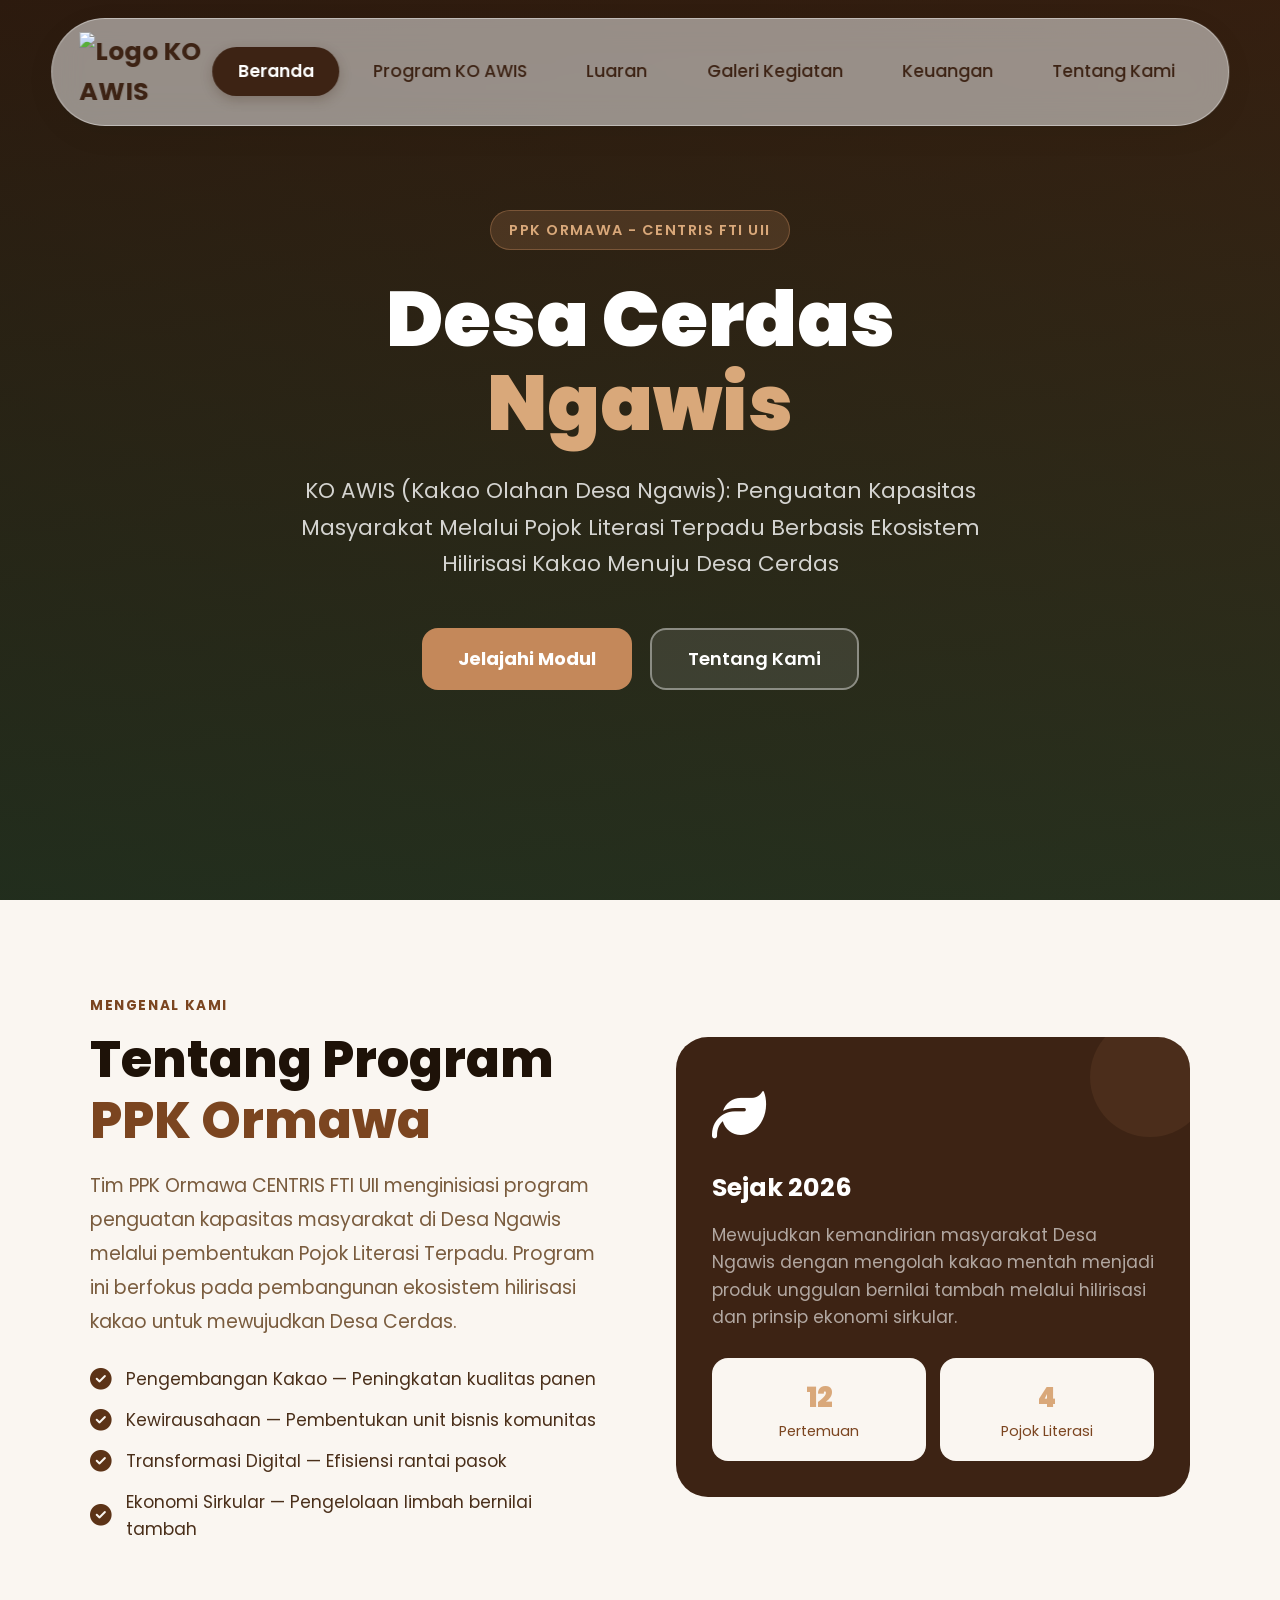
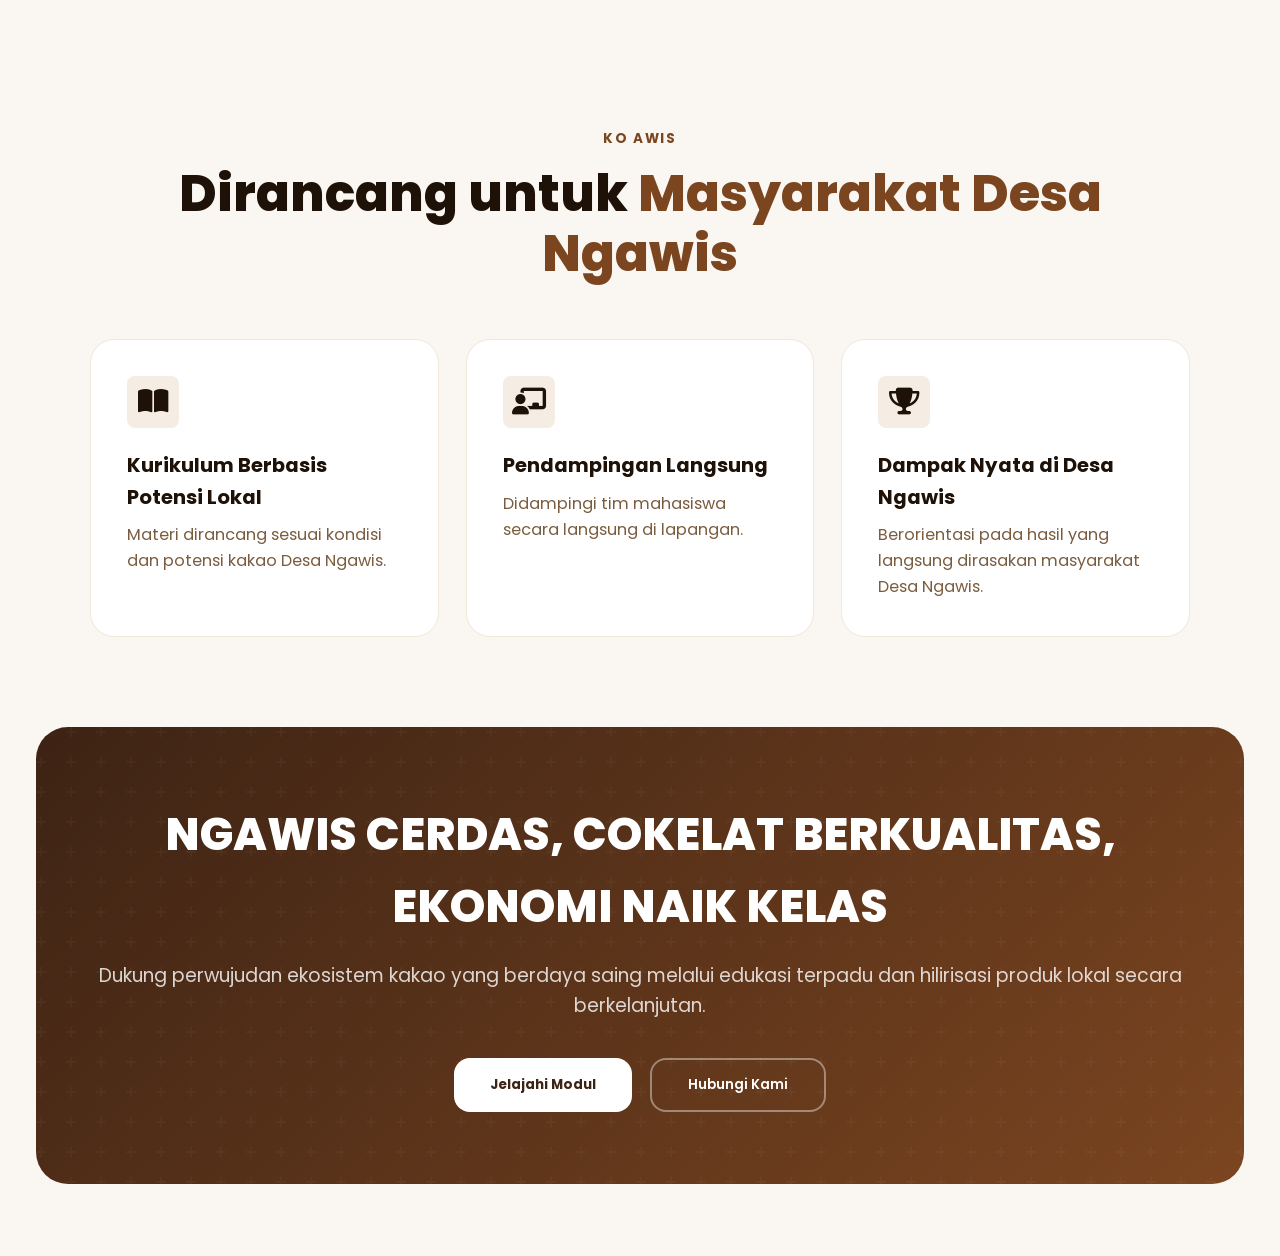
==== commit 56e46f5f: "edit teks isi web" ====
--- a/html/index.html
+++ b/html/index.html
@@ -88,7 +88,7 @@
           <span class="section-label">Mengenal Kami</span>
           <h2 class="section-title">Tentang Program <span>PPK Ormawa</span></h2>
           <p class="text-muted lead">
-            CENTRIS berkomitmen membangun ekosistem kakao di Desa Ngawis melalui pendekatan edukatif, teknologi, dan pemberdayaan masyarakat secara berkelanjutan.
+            Tim PPK Ormawa CENTRIS FTI UII menginisiasi program penguatan kapasitas masyarakat di Desa Ngawis melalui pembentukan Pojok Literasi Terpadu. Program ini berfokus pada pembangunan ekosistem hilirisasi kakao untuk mewujudkan Desa Cerdas.
           </p>
           <div class="flex-col gap-075">
             <div class="flex items-center gap-075 fs-095 text-mid">
@@ -115,7 +115,7 @@
             <div class="fs-3rem mb-1"><i class="fas fa-leaf"></i></div>
             <div class="playfair-strong">Sejak 2026</div>
             <p class="text-white-muted fs-095 mb-3">
-              Berkomitmen meningkatkan taraf hidup petani kakao Desa Ngawis melalui edukasi berkelanjutan dan teknologi.
+              Mewujudkan kemandirian masyarakat Desa Ngawis dengan mengolah kakao mentah menjadi produk unggulan bernilai tambah melalui hilirisasi dan prinsip ekonomi sirkular.
             </p>
             <div class="grid-2 gap-075">
               <div class="bg-card-cream rounded-md p-1 text-center">
@@ -163,7 +163,7 @@
   <!-- CTA -->
   <div class="cta-section reveal">
     <h2>NGAWIS CERDAS, COKELAT BERKUALITAS, EKONOMI NAIK KELAS</h2>
-    <p>Bergabunglah bersama masyarakat Desa Ngawis dalam membangun ekosistem kakao yang berdaya saing melalui edukasi dan pemberdayaan berkelanjutan.</p>
+    <p>Dukung perwujudan ekosistem kakao yang berdaya saing melalui edukasi terpadu dan hilirisasi produk lokal secara berkelanjutan.</p>
     <div class="cta-buttons">
       <button class="btn-cta-white" onclick="location.href='modul.html'">
         Jelajahi Modul
--- a/css/style.css
+++ b/css/style.css
@@ -602,6 +602,8 @@
 .card-entre   { --card-color: var(--brown-700); --card-bg: var(--brown-50); }
 .card-digital { --card-color: var(--brown-500); --card-bg: var(--brown-100); }
 .card-sirkular{ --card-color: var(--brown-400); --card-bg: var(--brown-50); }
+.card-ttg { --card-color: var(--brown-800); --card-bg: var(--brown-100); }
+.card-produk { --card-color: var(--brown-500); --card-bg: var(--brown-100); }
 
 /* ---- Feature Cards ---- */
 .features-grid {
@@ -1199,20 +1201,204 @@
 }
 .vm-check { color: var(--green-500); flex-shrink: 0; font-size: 1rem; }
 
+.team-structure {
+  margin-top: 2.5rem;
+  display: flex; flex-direction: column; gap: 2rem;
+}
+
+.leadership-spotlight {
+  background: linear-gradient(180deg, rgba(255,255,255,0.7), rgba(245,235,225,0.9));
+  border: 1px solid rgba(130, 92, 56, 0.12);
+  border-radius: var(--radius-xl);
+  padding: 1.5rem 1.5rem 1.25rem;
+  box-shadow: 0 18px 38px rgba(107, 74, 47, 0.08);
+}
+
+.leadership-label {
+  text-align: center;
+  font-size: 0.8rem;
+  letter-spacing: 0.14em;
+  text-transform: uppercase;
+  font-weight: 800;
+  color: var(--brown-700);
+  margin-bottom: 1.25rem;
+}
+
+.team-leadership {
+  display: grid;
+  grid-template-columns: repeat(3, minmax(0, 1fr));
+  gap: 1.5rem;
+  align-items: end;
+}
+
+.team-category {
+  background: rgba(255,255,255,0.7);
+  border: 1px solid rgba(130, 92, 56, 0.12);
+  border-radius: var(--radius-xl);
+  padding: 1.5rem;
+  box-shadow: 0 16px 32px rgba(107, 74, 47, 0.06);
+}
+
+.team-category-title {
+  margin: 0 0 1.25rem;
+  font-size: 1.5rem;
+  font-weight: 800;
+  color: var(--brown-800);
+  letter-spacing: 0.04em;
+  text-transform: uppercase;
+  text-align: center;
+}
+
 .team-grid {
-  display: grid; grid-template-columns: repeat(auto-fit, minmax(180px, 1fr));
-  gap: 1.5rem; margin-top: 2.5rem;
-}
-.team-card { text-align: center; }
+  display: grid;
+  gap: 1.5rem;
+}
+
+.team-grid-4 {
+  grid-template-columns: repeat(4, minmax(0, 1fr));
+}
+
+.team-grid-center-last {
+  justify-items: center;
+}
+
+.team-grid-center-last .team-card:nth-last-child(-n + 3) {
+  width: min(100%, 250px);
+  justify-self: center;
+  margin-left: auto;
+  margin-right: auto;
+}
+
+.team-card-centered {
+  width: min(100%, 250px);
+  justify-self: center;
+}
+
+.team-card {
+  display: flex;
+  flex-direction: column;
+  align-items: center;
+  text-align: center;
+  background: rgba(255,255,255,0.7);
+  border: 1px solid rgba(130, 92, 56, 0.08);
+  border-radius: var(--radius-lg);
+  padding: 1rem;
+  transition: transform 0.28s ease, box-shadow 0.28s ease, border-color 0.28s ease;
+  cursor: pointer;
+}
+
+.team-card:hover {
+  transform: translateY(-10px);
+  box-shadow: 0 18px 32px rgba(107, 74, 47, 0.14);
+  border-color: rgba(154, 95, 53, 0.2);
+}
+
+.lead-card {
+  padding: 1.2rem;
+  border: 1px solid rgba(130, 92, 56, 0.12);
+  background: linear-gradient(180deg, rgba(250,245,239,0.9), rgba(255,255,255,0.95));
+  transform: scale(0.95);
+  transition: transform 0.28s ease, box-shadow 0.28s ease, border-color 0.28s ease;
+}
+
+.lead-card:hover {
+  transform: translateY(-10px) scale(0.95);
+  box-shadow: 0 18px 32px rgba(107, 74, 47, 0.14);
+  border-color: rgba(154, 95, 53, 0.2);
+}
+
+.lead-card--featured {
+  transform: scale(1.06);
+  box-shadow: 0 18px 36px rgba(154, 95, 53, 0.18);
+  border-color: rgba(154, 95, 53, 0.22);
+}
+
+.lead-card--featured:hover {
+  transform: translateY(-10px) scale(1.06);
+  box-shadow: 0 18px 36px rgba(154, 95, 53, 0.22);
+}
+
+.lead-card .team-role {
+  margin: 0 0 0.8rem;
+  font-size: 0.95rem;
+  font-weight: 800;
+  letter-spacing: 0.08em;
+  text-transform: uppercase;
+  color: var(--brown-700);
+}
+
+.lead-card--featured .team-role {
+  color: var(--brown-900);
+  font-size: 1.05rem;
+}
+
+.lead-card .team-name {
+  font-size: 1rem;
+  font-weight: 700;
+  text-transform: none;
+  letter-spacing: normal;
+}
+
+.lead-card--featured .team-name {
+  font-size: 1rem;
+  font-weight: 700;
+}
+
+.team-major {
+  margin-top: 0.3rem;
+  font-size: 0.82rem;
+  font-weight: 400;
+  line-height: 1.4;
+  color: var(--text-light);
+  letter-spacing: 0.01em;
+  text-transform: none;
+}
+
 .team-img {
-  width: 100%; aspect-ratio: 1; border-radius: var(--radius-lg);
-  overflow: hidden; margin-bottom: 1rem;
+  width: 100%;
+  max-width: 220px;
+  aspect-ratio: 1;
+  border-radius: var(--radius-lg);
+  overflow: hidden;
+  margin: 0 auto 1rem;
   background: var(--cream-dark);
-}
-.team-img img { width: 100%; height: 100%; object-fit: cover; }
-.team-name { font-size: 1rem; font-weight: 700; }
-.team-role { font-size: 0.85rem; color: var(--text-light); }
-
+  box-shadow: inset 0 0 0 1px rgba(0,0,0,0.04);
+}
+.team-img img {
+  width: 100%;
+  height: 100%;
+  object-fit: cover;
+  object-position: center;
+  display: block;
+}
+.team-name {
+  font-size: 1rem; font-weight: 700; color: var(--brown-900);
+  line-height: 1.4;
+}
+.team-role {
+  margin-top: 0.35rem;
+  font-size: 0.82rem; color: var(--text-light); letter-spacing: 0.02em;
+}
+
+@media (max-width: 1024px) {
+  .team-grid-4 {
+    grid-template-columns: repeat(2, minmax(0, 1fr));
+  }
+  .team-leadership {
+    grid-template-columns: repeat(2, minmax(0, 1fr));
+  }
+}
+
+@media (max-width: 640px) {
+  .team-leadership,
+  .team-grid-4 {
+    grid-template-columns: 1fr;
+  }
+
+  .lead-card--featured {
+    transform: none;
+  }
+}
 .contact-section {
   background: var(--brown-900); border-radius: var(--radius-xl);
   padding: 4rem 3rem; margin: 2rem;
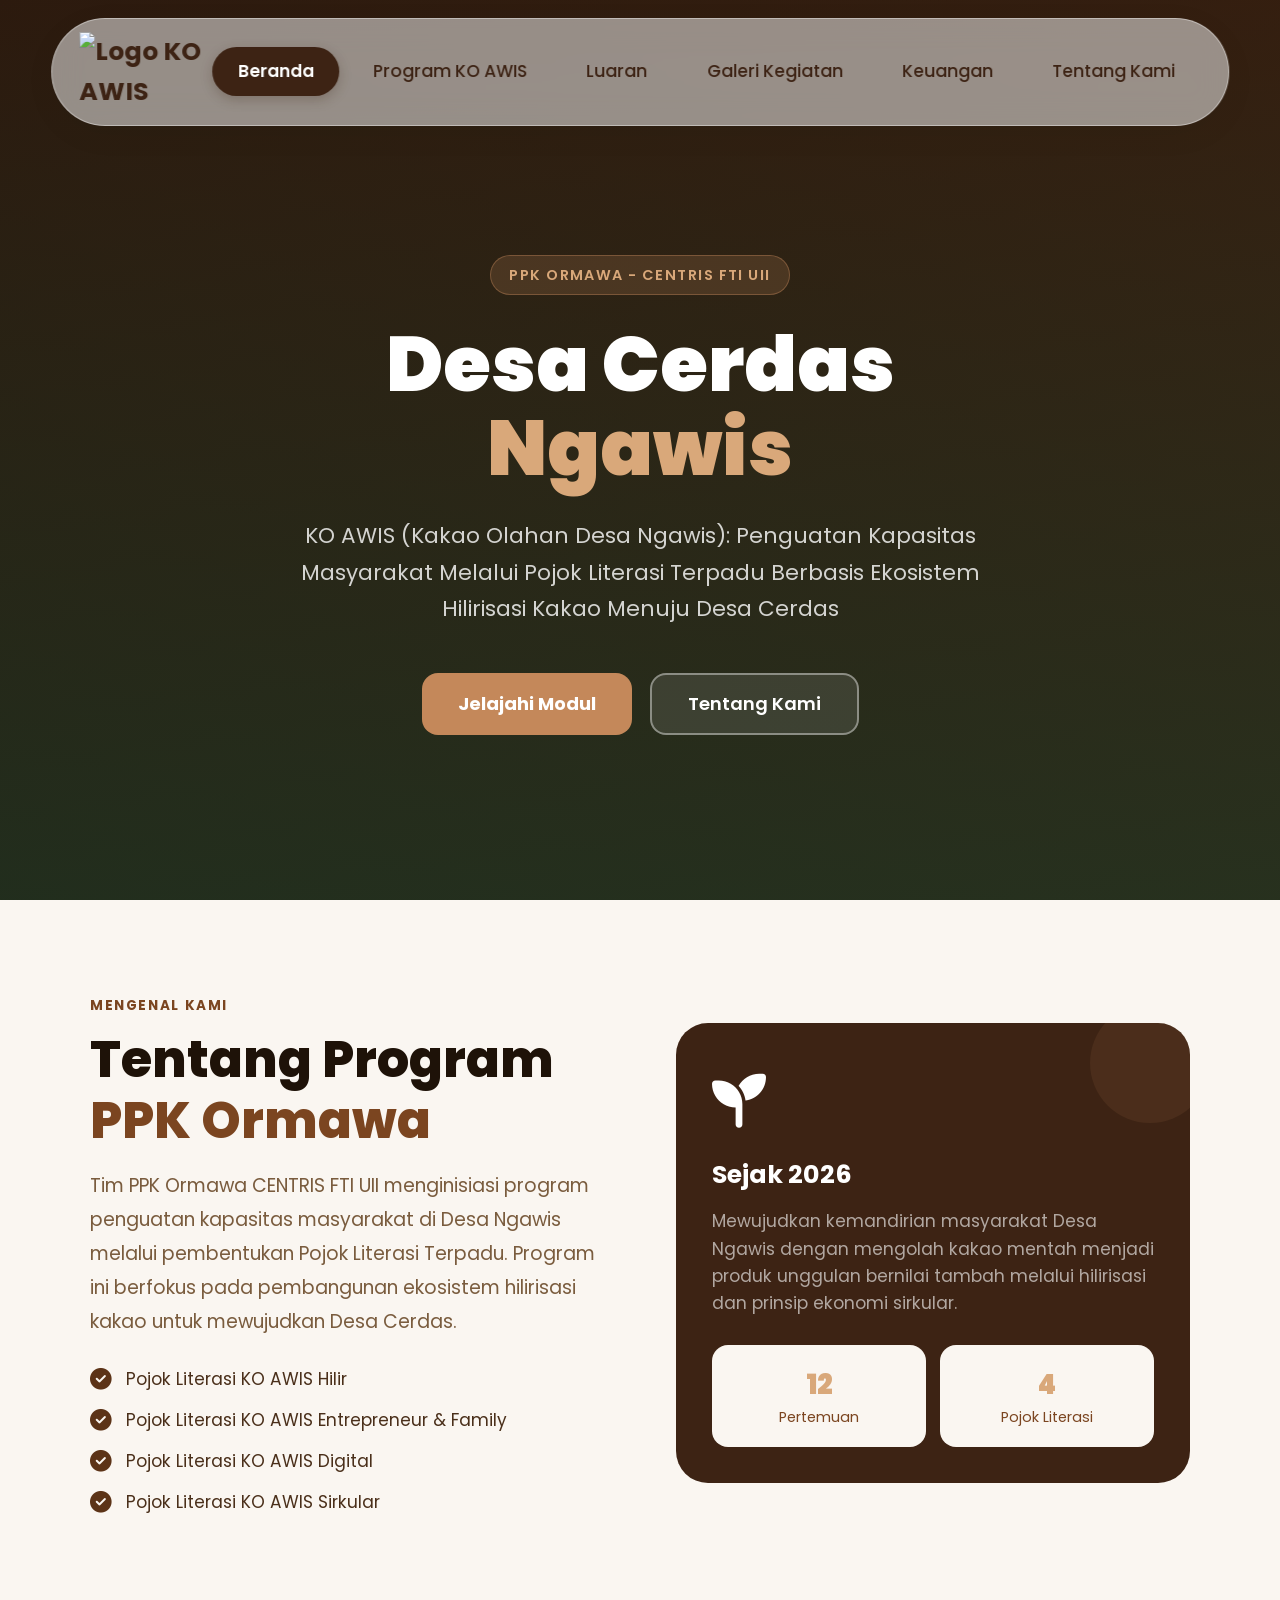
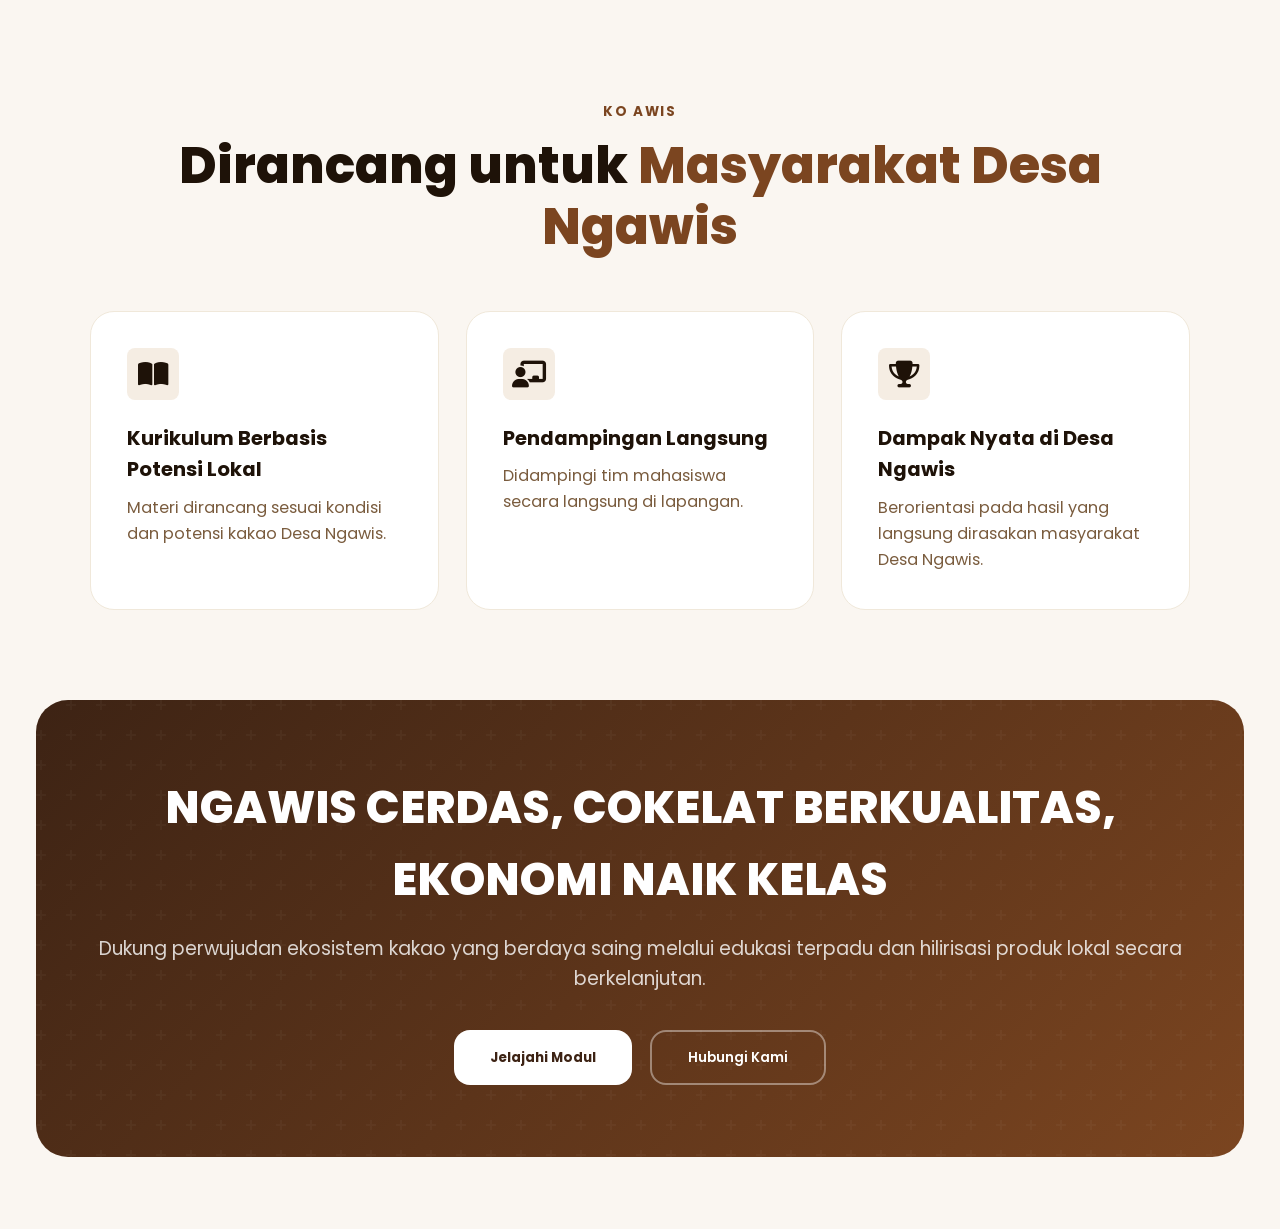
==== commit 456c81c7: "edit gambar2 bg tentang dan modul" ====
--- a/html/index.html
+++ b/html/index.html
@@ -91,28 +91,28 @@
             Tim PPK Ormawa CENTRIS FTI UII menginisiasi program penguatan kapasitas masyarakat di Desa Ngawis melalui pembentukan Pojok Literasi Terpadu. Program ini berfokus pada pembangunan ekosistem hilirisasi kakao untuk mewujudkan Desa Cerdas.
           </p>
           <div class="flex-col gap-075">
-            <div class="flex items-center gap-075 fs-095 text-mid">
-              <span class="check-icon"><i class="fas fa-check-circle"></i></span>
-              Pengembangan Kakao — Peningkatan kualitas panen
-            </div>
-            <div class="flex items-center gap-075 fs-095 text-mid">
-              <span class="check-icon"><i class="fas fa-check-circle"></i></span>
-              Kewirausahaan — Pembentukan unit bisnis komunitas
-            </div>
-            <div class="flex items-center gap-075 fs-095 text-mid">
-              <span class="check-icon"><i class="fas fa-check-circle"></i></span>
-              Transformasi Digital — Efisiensi rantai pasok
-            </div>
-            <div class="flex items-center gap-075 fs-095 text-mid">
-              <span class="check-icon"><i class="fas fa-check-circle"></i></span>
-              Ekonomi Sirkular — Pengelolaan limbah bernilai tambah
-            </div>
-          </div>
-        </div>
+              <div class="flex items-center gap-075 fs-095 text-mid">
+                <span class="check-icon"><i class="fas fa-check-circle"></i></span>
+                Pojok Literasi KO AWIS Hilir
+              </div>
+              <div class="flex items-center gap-075 fs-095 text-mid">
+                <span class="check-icon"><i class="fas fa-check-circle"></i></span>
+                Pojok Literasi KO AWIS Entrepreneur & Family
+              </div>
+              <div class="flex items-center gap-075 fs-095 text-mid">
+                <span class="check-icon"><i class="fas fa-check-circle"></i></span>
+                Pojok Literasi KO AWIS Digital
+              </div>
+              <div class="flex items-center gap-075 fs-095 text-mid">
+                <span class="check-icon"><i class="fas fa-check-circle"></i></span>
+                Pojok Literasi KO AWIS Sirkular
+              </div>
+            </div>
+          </div>
         <div class="reveal reveal-delay-2">
           <div class="bg-brown-800 text-white rounded-xl p-2 pos-relative overflow-hidden">
             <div class="decor-circle"></div>
-            <div class="fs-3rem mb-1"><i class="fas fa-leaf"></i></div>
+            <div class="fs-3rem mb-1"><i class="fas fa-seedling"></i></div>
             <div class="playfair-strong">Sejak 2026</div>
             <p class="text-white-muted fs-095 mb-3">
               Mewujudkan kemandirian masyarakat Desa Ngawis dengan mengolah kakao mentah menjadi produk unggulan bernilai tambah melalui hilirisasi dan prinsip ekonomi sirkular.
--- a/css/style.css
+++ b/css/style.css
@@ -413,6 +413,7 @@
 .hero-content {
   position: relative; z-index: 2; text-align: center;
   padding: 2rem; max-width: 800px;
+  margin-top: 5rem;
   animation: fadeUp 0.8s ease 0.2s both;
 }
 .hero-tag {
@@ -1166,7 +1167,7 @@
 }
 .about-hero-bg {
   position: absolute; inset: 0;
-  background: url('https://images.unsplash.com/photo-1529156069898-49953e39b3ac?w=1200&q=80') center/cover;
+  background: url('../assets/foto-tim.jpg') center/cover;
 }
 .about-hero-overlay {
   position: absolute; inset: 0;
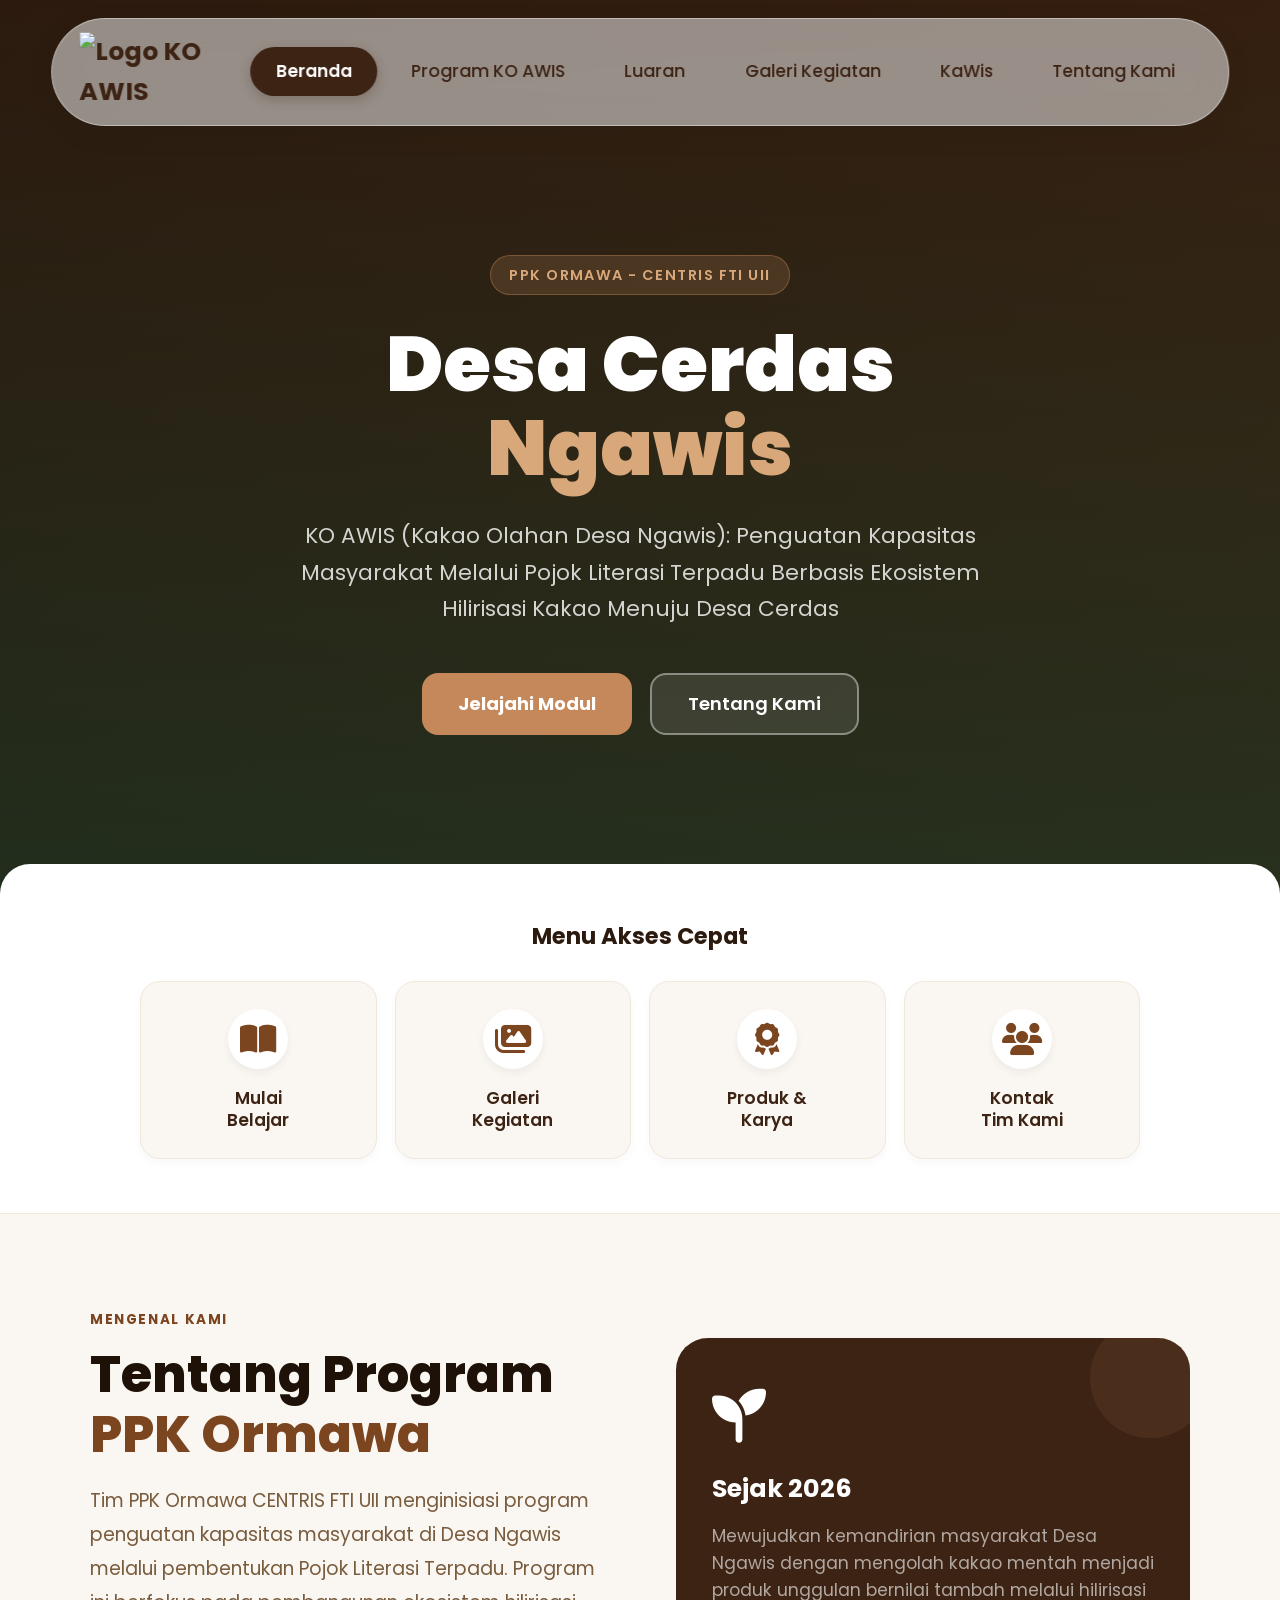
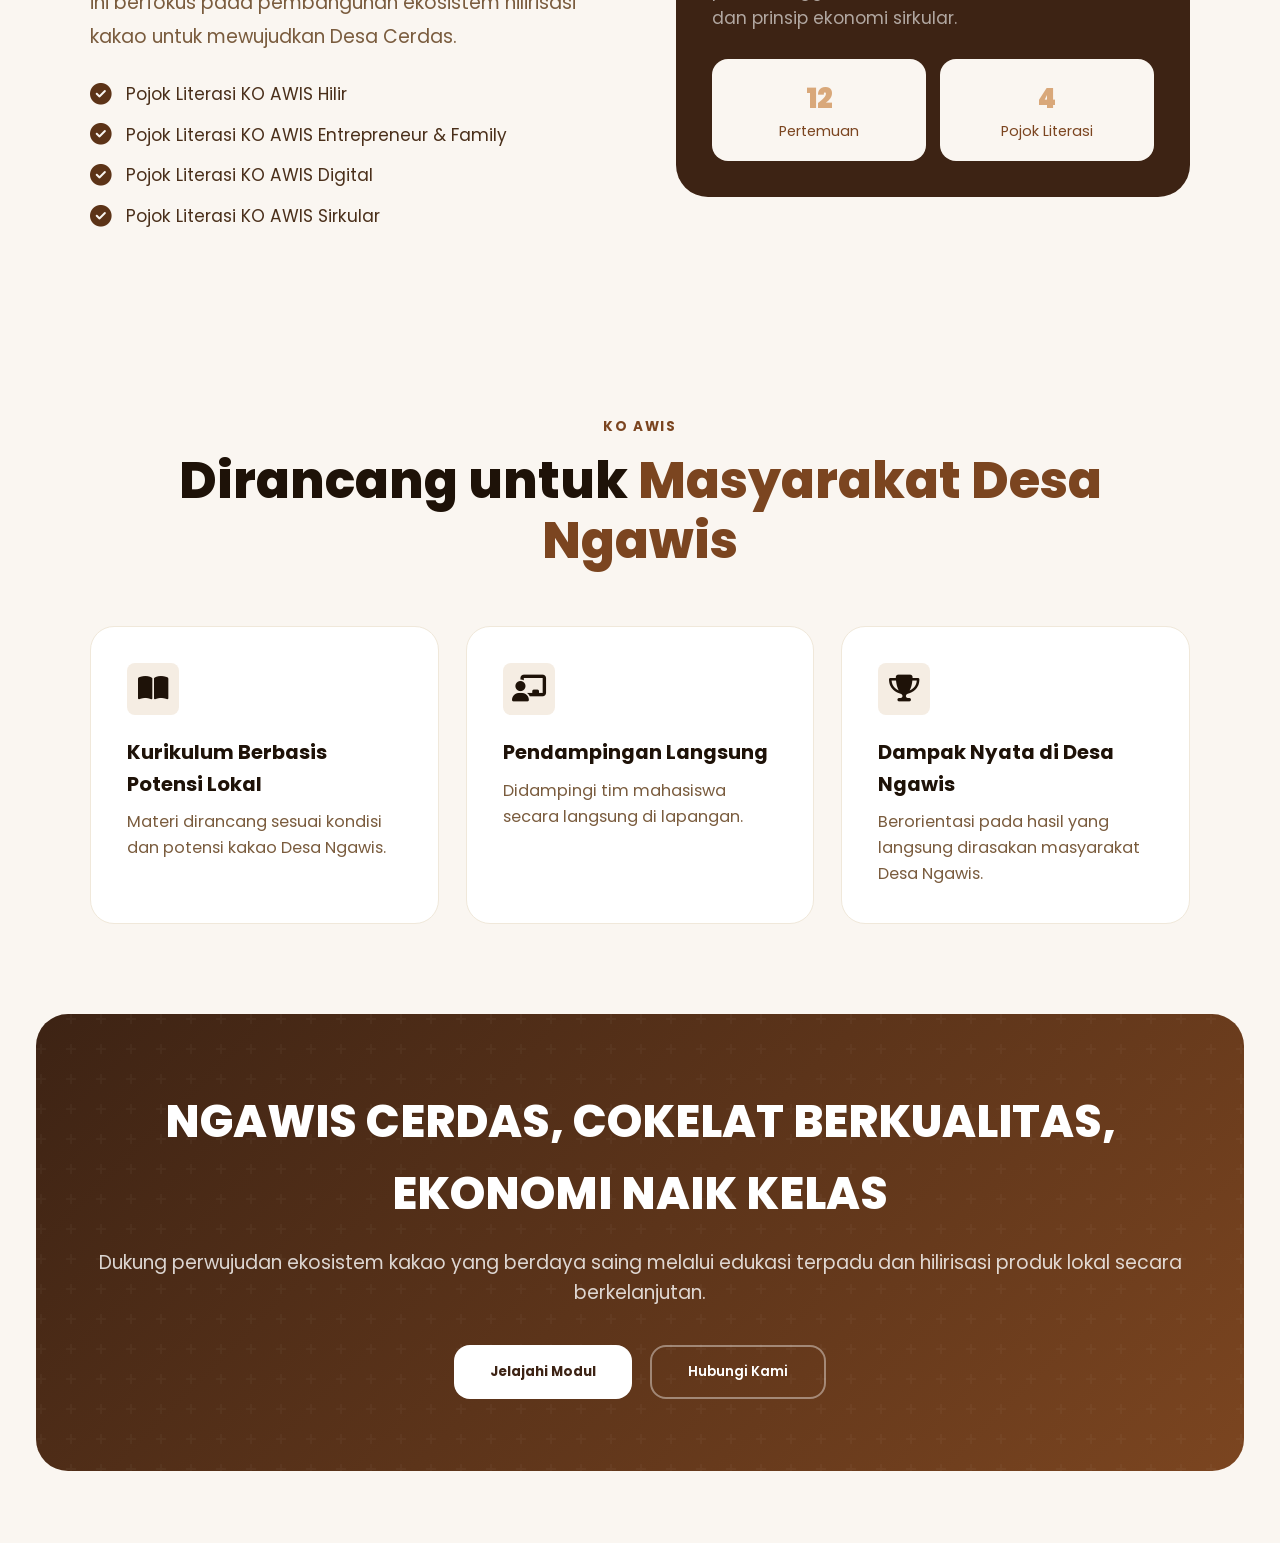
==== commit 941bffb8: "menambahkan akses  cepat di beranda" ====
--- a/html/index.html
+++ b/html/index.html
@@ -31,6 +31,123 @@
       </div>
     </div>
   </section>
+
+  <style>
+    /* Styling khusus untuk Akses Cepat agar ramah orang tua/HP */
+    .quick-access-section {
+      background-color: var(--white);
+      padding: 3rem 1.5rem;
+      border-bottom: 1px solid var(--cream-dark);
+      position: relative;
+      z-index: 10;
+      margin-top: -2rem; /* Menarik sedikit ke atas agar nyambung dengan Hero */
+      border-radius: 30px 30px 0 0;
+    }
+    .qa-container {
+      max-width: 1000px;
+      margin: 0 auto;
+    }
+    .qa-title {
+      text-align: center;
+      font-size: 1.25rem;
+      font-weight: 700;
+      color: var(--brown-900);
+      margin-bottom: 1.5rem;
+      font-family: 'Poppins', sans-serif;
+    }
+    .qa-grid {
+      display: grid;
+      grid-template-columns: repeat(4, 1fr);
+      gap: 1rem;
+    }
+    .qa-btn {
+      display: flex;
+      flex-direction: column;
+      align-items: center;
+      justify-content: center;
+      text-align: center;
+      background: var(--cream);
+      padding: 1.5rem 1rem;
+      border-radius: 20px;
+      text-decoration: none;
+      color: var(--brown-800);
+      transition: all 0.3s ease;
+      border: 1px solid var(--cream-dark);
+      box-shadow: 0 4px 10px rgba(0,0,0,0.03);
+    }
+    .qa-btn:hover {
+      background: var(--brown-100);
+      transform: translateY(-5px);
+      border-color: var(--brown-300);
+      box-shadow: 0 8px 15px rgba(123, 69, 32, 0.1);
+    }
+    .qa-icon {
+      width: 60px;
+      height: 60px;
+      background: var(--white);
+      border-radius: 50%;
+      display: flex;
+      align-items: center;
+      justify-content: center;
+      font-size: 1.8rem;
+      color: var(--brown-600);
+      margin-bottom: 1rem;
+      box-shadow: 0 4px 8px rgba(0,0,0,0.05);
+    }
+    .qa-text {
+      font-size: 0.95rem;
+      font-weight: 600;
+      font-family: 'Poppins', sans-serif;
+      line-height: 1.3;
+    }
+
+    /* Responsif untuk HP (Layar Kecil) */
+    @media (max-width: 768px) {
+      .qa-grid {
+        grid-template-columns: repeat(2, 1fr); /* Menjadi 2 kotak berjejer di HP */
+        gap: 1rem;
+      }
+      .quick-access-section {
+        padding: 2.5rem 1rem;
+      }
+      .qa-icon {
+        width: 50px;
+        height: 50px;
+        font-size: 1.5rem;
+      }
+      .qa-text {
+        font-size: 0.85rem;
+      }
+    }
+  </style>
+
+  <div class="quick-access-section">
+    <div class="qa-container">
+      <h2 class="qa-title">Menu Akses Cepat</h2>
+      <div class="qa-grid">
+        <!-- Tombol 1 -->
+        <a href="modul.html" class="qa-btn">
+          <div class="qa-icon"><i class="fas fa-book-open"></i></div>
+          <span class="qa-text">Mulai<br>Belajar</span>
+        </a>
+        <!-- Tombol 2 -->
+        <a href="informasi.html" class="qa-btn">
+          <div class="qa-icon"><i class="fas fa-images"></i></div>
+          <span class="qa-text">Galeri<br>Kegiatan</span>
+        </a>
+        <!-- Tombol 3 -->
+        <a href="luaran.html" class="qa-btn">
+          <div class="qa-icon"><i class="fas fa-award"></i></div>
+          <span class="qa-text">Produk &<br>Karya</span>
+        </a>
+        <!-- Tombol 4 -->
+        <a href="tentang.html" class="qa-btn">
+          <div class="qa-icon"><i class="fas fa-users"></i></div>
+          <span class="qa-text">Kontak<br>Tim Kami</span>
+        </a>
+      </div>
+    </div>
+  </div>
 
   <!-- =============================== -->
   <!-- PAGE: HOME / BERANDA            -->
--- a/css/style.css
+++ b/css/style.css
@@ -1167,7 +1167,7 @@
 }
 .about-hero-bg {
   position: absolute; inset: 0;
-  background: url('../assets/foto-tim.jpg') center/cover;
+  background: url('../assets/foto-tim.JPG') center/cover;
 }
 .about-hero-overlay {
   position: absolute; inset: 0;
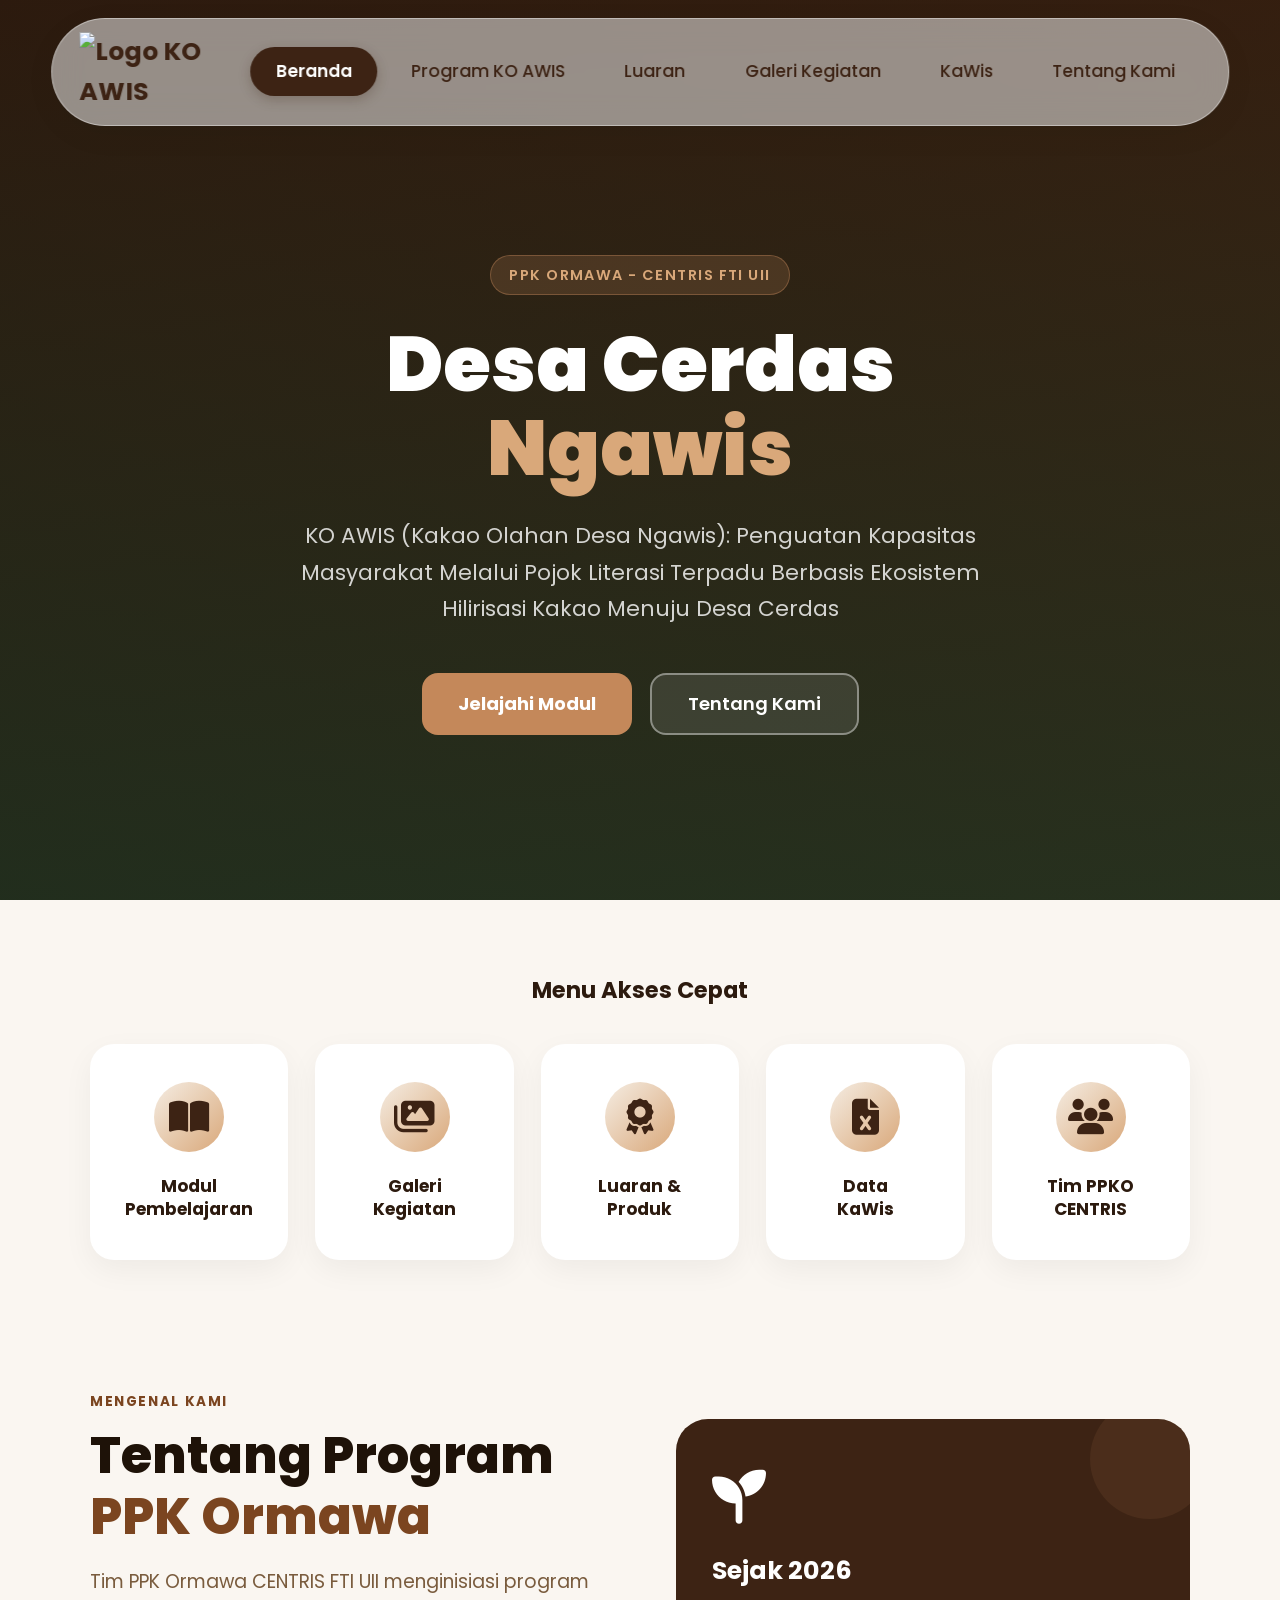
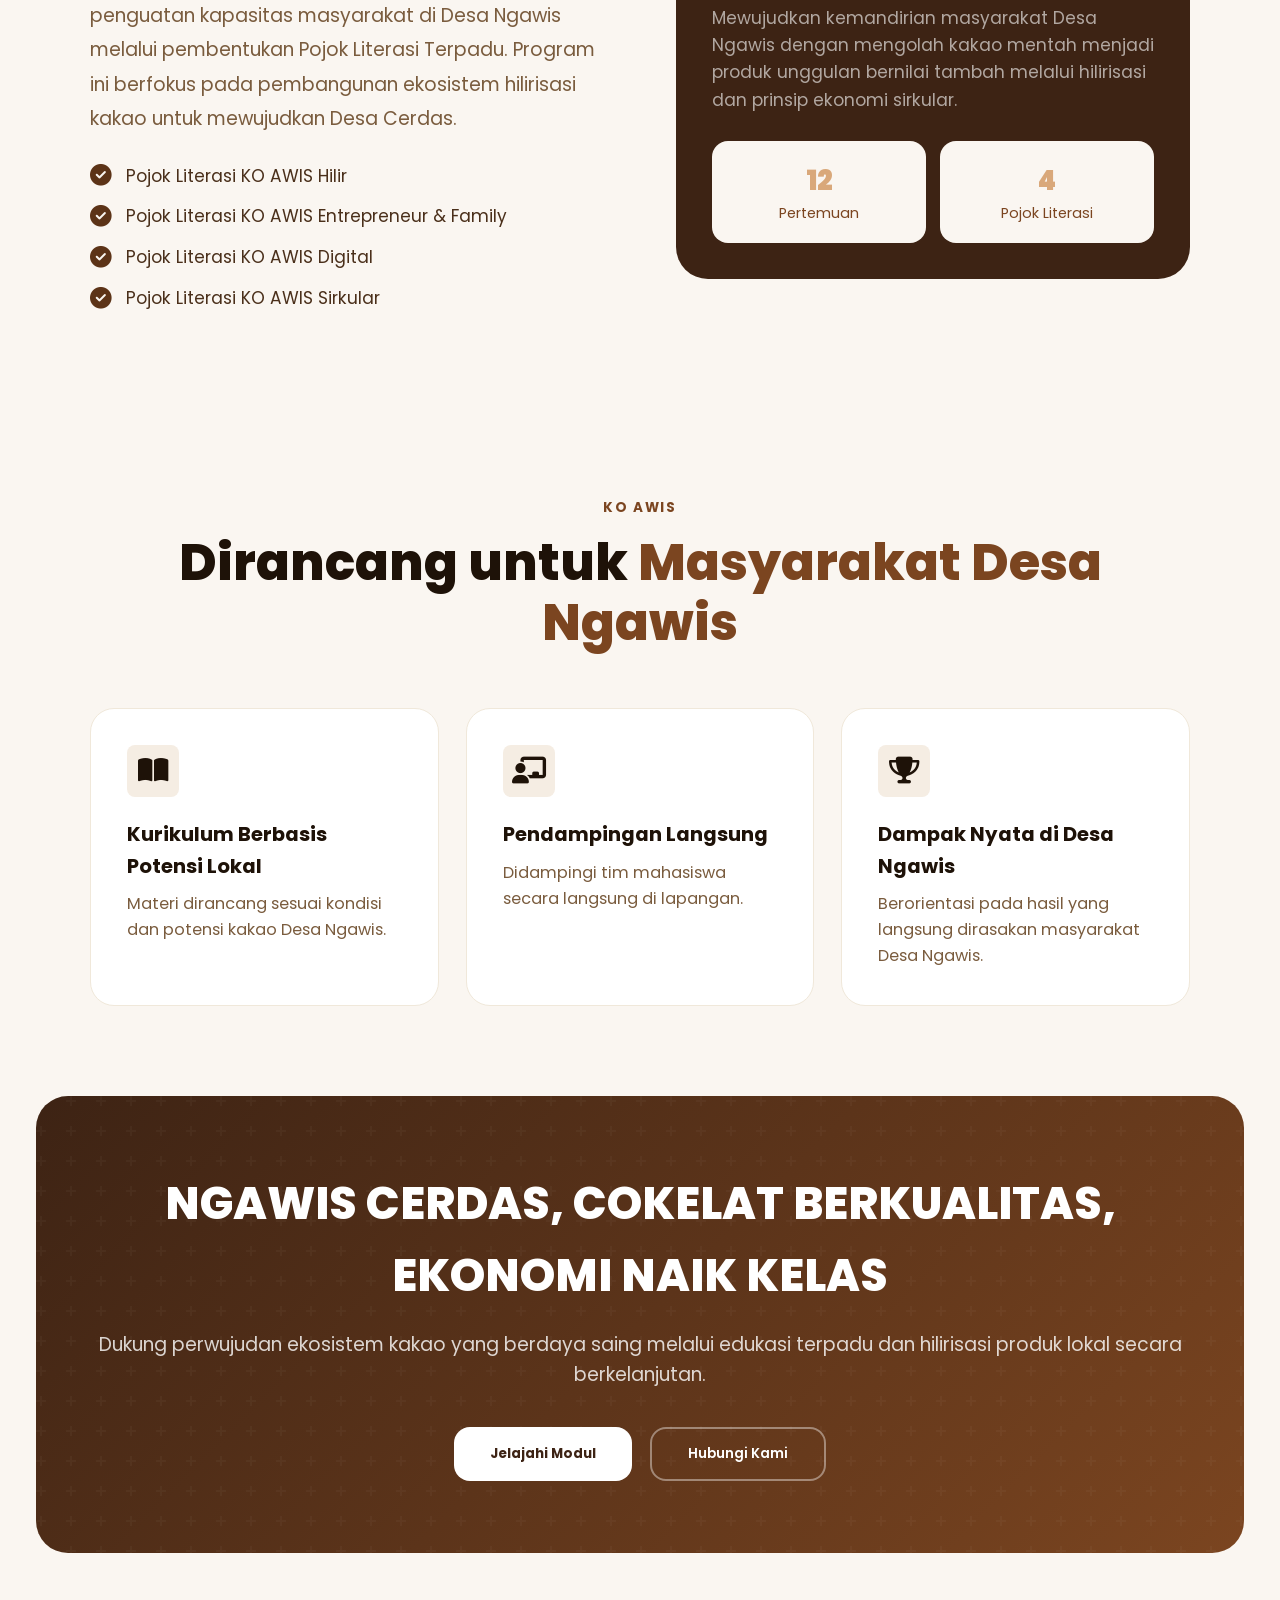
==== commit d21928a6: "add link download n edit akses cepat" ====
--- a/html/index.html
+++ b/html/index.html
@@ -33,18 +33,15 @@
   </section>
 
   <style>
-    /* Styling khusus untuk Akses Cepat agar ramah orang tua/HP */
+    /* Spasi lebih lega & background menyatu dengan halaman */
     .quick-access-section {
-      background-color: var(--white);
-      padding: 3rem 1.5rem;
-      border-bottom: 1px solid var(--cream-dark);
+      background-color: var(--cream);
+      padding: 4rem 1.5rem 2rem; 
       position: relative;
       z-index: 10;
-      margin-top: -2rem; /* Menarik sedikit ke atas agar nyambung dengan Hero */
-      border-radius: 30px 30px 0 0;
     }
     .qa-container {
-      max-width: 1000px;
+      max-width: 1100px;
       margin: 0 auto;
     }
     .qa-title {
@@ -52,72 +49,88 @@
       font-size: 1.25rem;
       font-weight: 700;
       color: var(--brown-900);
-      margin-bottom: 1.5rem;
+      margin-bottom: 2rem;
       font-family: 'Poppins', sans-serif;
     }
+    
+    /* Grid 5 Kolom untuk Desktop */
     .qa-grid {
       display: grid;
-      grid-template-columns: repeat(4, 1fr);
-      gap: 1rem;
-    }
+      grid-template-columns: repeat(5, 1fr);
+      gap: 1.5rem;
+    }
+    
+    /* Desain Card Putih Timbul */
     .qa-btn {
       display: flex;
       flex-direction: column;
       align-items: center;
       justify-content: center;
       text-align: center;
-      background: var(--cream);
-      padding: 1.5rem 1rem;
-      border-radius: 20px;
+      background: var(--white);
+      padding: 2rem 1rem;
+      border-radius: 24px;
       text-decoration: none;
-      color: var(--brown-800);
+      color: var(--brown-900);
       transition: all 0.3s ease;
-      border: 1px solid var(--cream-dark);
-      box-shadow: 0 4px 10px rgba(0,0,0,0.03);
-    }
+      border: 2px solid transparent;
+      box-shadow: 0 10px 30px rgba(0,0,0,0.05); /* Bayangan lembut */
+    }
+    
+    /* Efek saat Disentuh/Diarahkan */
     .qa-btn:hover {
-      background: var(--brown-100);
-      transform: translateY(-5px);
+      transform: translateY(-8px);
       border-color: var(--brown-300);
-      box-shadow: 0 8px 15px rgba(123, 69, 32, 0.1);
-    }
+      box-shadow: 0 15px 35px rgba(123, 69, 32, 0.15);
+    }
+    
+    /* Ikon dengan Highlight Menarik */
     .qa-icon {
-      width: 60px;
-      height: 60px;
-      background: var(--white);
+      width: 70px;
+      height: 70px;
+      background: linear-gradient(135deg, var(--brown-100), var(--brown-300));
       border-radius: 50%;
       display: flex;
       align-items: center;
       justify-content: center;
-      font-size: 1.8rem;
-      color: var(--brown-600);
-      margin-bottom: 1rem;
-      box-shadow: 0 4px 8px rgba(0,0,0,0.05);
-    }
+      font-size: 2rem;
+      color: var(--brown-800);
+      margin-bottom: 1.25rem;
+      transition: all 0.3s ease;
+    }
+    
+    /* Ikon berubah mencolok saat card di-hover */
+    .qa-btn:hover .qa-icon {
+      background: linear-gradient(135deg, var(--brown-600), var(--brown-800));
+      color: var(--white);
+      transform: scale(1.1);
+    }
+    
     .qa-text {
       font-size: 0.95rem;
-      font-weight: 600;
+      font-weight: 700;
       font-family: 'Poppins', sans-serif;
-      line-height: 1.3;
-    }
-
-    /* Responsif untuk HP (Layar Kecil) */
-    @media (max-width: 768px) {
-      .qa-grid {
-        grid-template-columns: repeat(2, 1fr); /* Menjadi 2 kotak berjejer di HP */
-        gap: 1rem;
+      line-height: 1.4;
+    }
+
+    /* Responsif untuk Tablet */
+    @media (max-width: 900px) {
+      .qa-grid { grid-template-columns: repeat(3, 1fr); }
+    }
+    
+    /* Responsif untuk HP */
+    @media (max-width: 600px) {
+      .quick-access-section { padding: 3rem 1rem 1rem; }
+      .qa-grid { 
+        grid-template-columns: repeat(2, 1fr); /* 2 berjejer di HP */
+        gap: 1rem; 
       }
-      .quick-access-section {
-        padding: 2.5rem 1rem;
-      }
-      .qa-icon {
-        width: 50px;
-        height: 50px;
-        font-size: 1.5rem;
-      }
-      .qa-text {
-        font-size: 0.85rem;
-      }
+      .qa-btn { padding: 1.5rem 0.5rem; border-radius: 20px; }
+      .qa-icon { width: 55px; height: 55px; font-size: 1.5rem; margin-bottom: 1rem; }
+      .qa-text { font-size: 0.85rem; }
+      
+      /* Membuat tombol ke-5 (Tim PPKO) berada di tengah bawah saat di HP */
+      .qa-btn:last-child { grid-column: span 2; } 
     }
   </style>
 
@@ -125,26 +138,37 @@
     <div class="qa-container">
       <h2 class="qa-title">Menu Akses Cepat</h2>
       <div class="qa-grid">
+        
         <!-- Tombol 1 -->
         <a href="modul.html" class="qa-btn">
           <div class="qa-icon"><i class="fas fa-book-open"></i></div>
-          <span class="qa-text">Mulai<br>Belajar</span>
+          <span class="qa-text">Modul<br>Pembelajaran</span>
         </a>
+        
         <!-- Tombol 2 -->
         <a href="informasi.html" class="qa-btn">
           <div class="qa-icon"><i class="fas fa-images"></i></div>
           <span class="qa-text">Galeri<br>Kegiatan</span>
         </a>
+        
         <!-- Tombol 3 -->
         <a href="luaran.html" class="qa-btn">
           <div class="qa-icon"><i class="fas fa-award"></i></div>
-          <span class="qa-text">Produk &<br>Karya</span>
+          <span class="qa-text">Luaran &<br>Produk</span>
         </a>
-        <!-- Tombol 4 -->
+
+        <!-- Tombol 4 (Baru: KaWis) -->
+        <a href="keuangan.html" class="qa-btn">
+          <div class="qa-icon"><i class="fas fa-file-excel"></i></div>
+          <span class="qa-text">Data<br>KaWis</span>
+        </a>
+        
+        <!-- Tombol 5 -->
         <a href="tentang.html" class="qa-btn">
           <div class="qa-icon"><i class="fas fa-users"></i></div>
-          <span class="qa-text">Kontak<br>Tim Kami</span>
+          <span class="qa-text">Tim PPKO<br>CENTRIS</span>
         </a>
+
       </div>
     </div>
   </div>
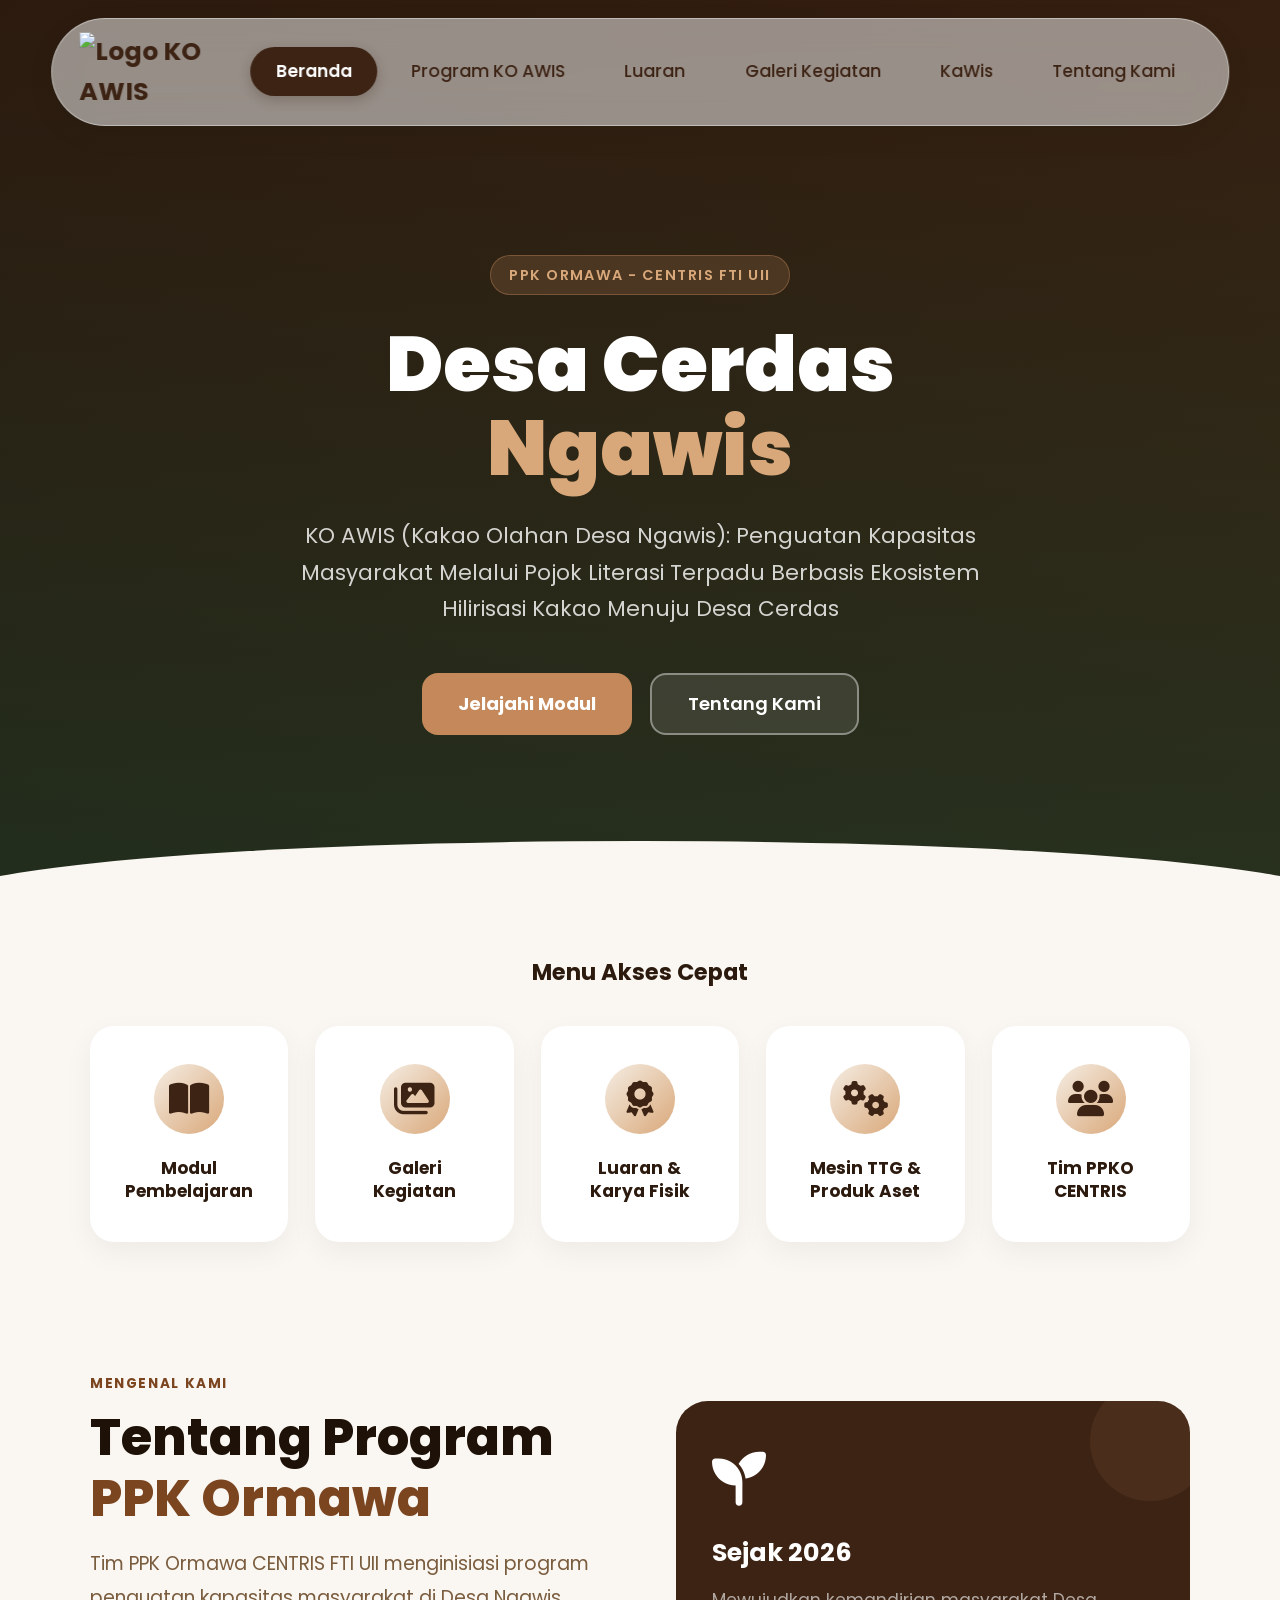
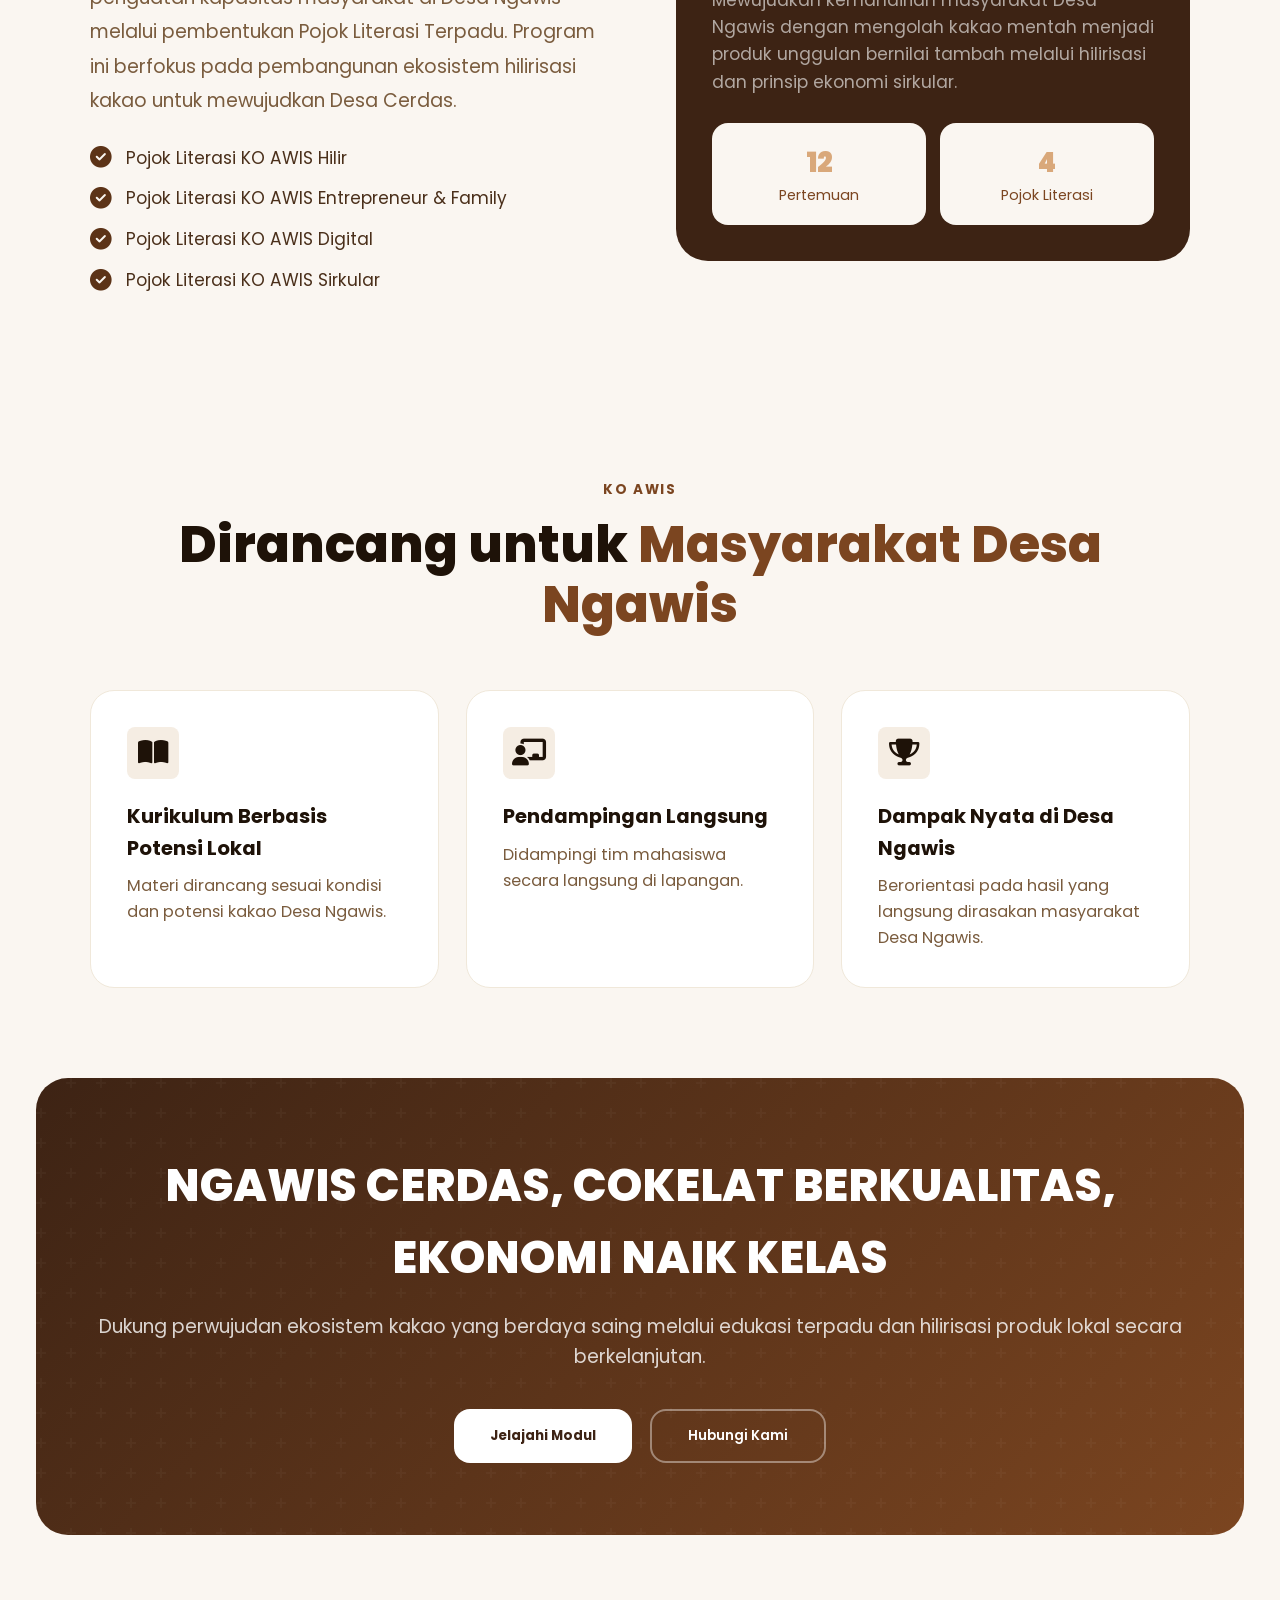
==== commit 44c54730: "edit keuangan dan beranda" ====
--- a/html/index.html
+++ b/html/index.html
@@ -30,13 +30,30 @@
         <button class="btn-outline" onclick="location.href='tentang.html'">Tentang Kami</button>
       </div>
     </div>
+    <div class="hero-scroll" aria-hidden="true">
+      <svg width="24" height="24" viewBox="0 0 24 24" fill="none" stroke="currentColor" stroke-width="2">
+        <path d="M7 13l5 5 5-5M7 6l5 5 5-5"/>
+      </svg>
+    </div>
   </section>
 
   <style>
+    /* Styling Lengkungan di Bawah Hero */
+    .hero {
+      position: relative;
+    }
+    .hero::after {
+      content: ''; position: absolute; bottom: -1px; left: 0; right: 0;
+      height: 60px;
+      background: var(--cream);
+      clip-path: ellipse(55% 100% at 50% 100%);
+      z-index: 5;
+    }
+    
     /* Spasi lebih lega & background menyatu dengan halaman */
     .quick-access-section {
       background-color: var(--cream);
-      padding: 4rem 1.5rem 2rem; 
+      padding: 3rem 1.5rem 2rem; 
       position: relative;
       z-index: 10;
     }
@@ -74,10 +91,9 @@
       color: var(--brown-900);
       transition: all 0.3s ease;
       border: 2px solid transparent;
-      box-shadow: 0 10px 30px rgba(0,0,0,0.05); /* Bayangan lembut */
+      box-shadow: 0 10px 30px rgba(0,0,0,0.05);
     }
     
-    /* Efek saat Disentuh/Diarahkan */
     .qa-btn:hover {
       transform: translateY(-8px);
       border-color: var(--brown-300);
@@ -99,7 +115,6 @@
       transition: all 0.3s ease;
     }
     
-    /* Ikon berubah mencolok saat card di-hover */
     .qa-btn:hover .qa-icon {
       background: linear-gradient(135deg, var(--brown-600), var(--brown-800));
       color: var(--white);
@@ -120,16 +135,11 @@
     
     /* Responsif untuk HP */
     @media (max-width: 600px) {
-      .quick-access-section { padding: 3rem 1rem 1rem; }
-      .qa-grid { 
-        grid-template-columns: repeat(2, 1fr); /* 2 berjejer di HP */
-        gap: 1rem; 
-      }
+      .quick-access-section { padding: 2rem 1rem 1rem; }
+      .qa-grid { grid-template-columns: repeat(2, 1fr); gap: 1rem; }
       .qa-btn { padding: 1.5rem 0.5rem; border-radius: 20px; }
       .qa-icon { width: 55px; height: 55px; font-size: 1.5rem; margin-bottom: 1rem; }
       .qa-text { font-size: 0.85rem; }
-      
-      /* Membuat tombol ke-5 (Tim PPKO) berada di tengah bawah saat di HP */
       .qa-btn:last-child { grid-column: span 2; } 
     }
   </style>
@@ -154,13 +164,13 @@
         <!-- Tombol 3 -->
         <a href="luaran.html" class="qa-btn">
           <div class="qa-icon"><i class="fas fa-award"></i></div>
-          <span class="qa-text">Luaran &<br>Produk</span>
+          <span class="qa-text">Luaran &<br>Karya Fisik</span>
         </a>
 
-        <!-- Tombol 4 (Baru: KaWis) -->
-        <a href="keuangan.html" class="qa-btn">
-          <div class="qa-icon"><i class="fas fa-file-excel"></i></div>
-          <span class="qa-text">Data<br>KaWis</span>
+        <!-- Tombol 4: Diganti jadi Aset & Desain (Produk) -->
+        <a href="modul.html" class="qa-btn">
+          <div class="qa-icon"><i class="fas fa-cogs"></i></div>
+          <span class="qa-text">Mesin TTG &<br>Produk Aset</span>
         </a>
         
         <!-- Tombol 5 -->
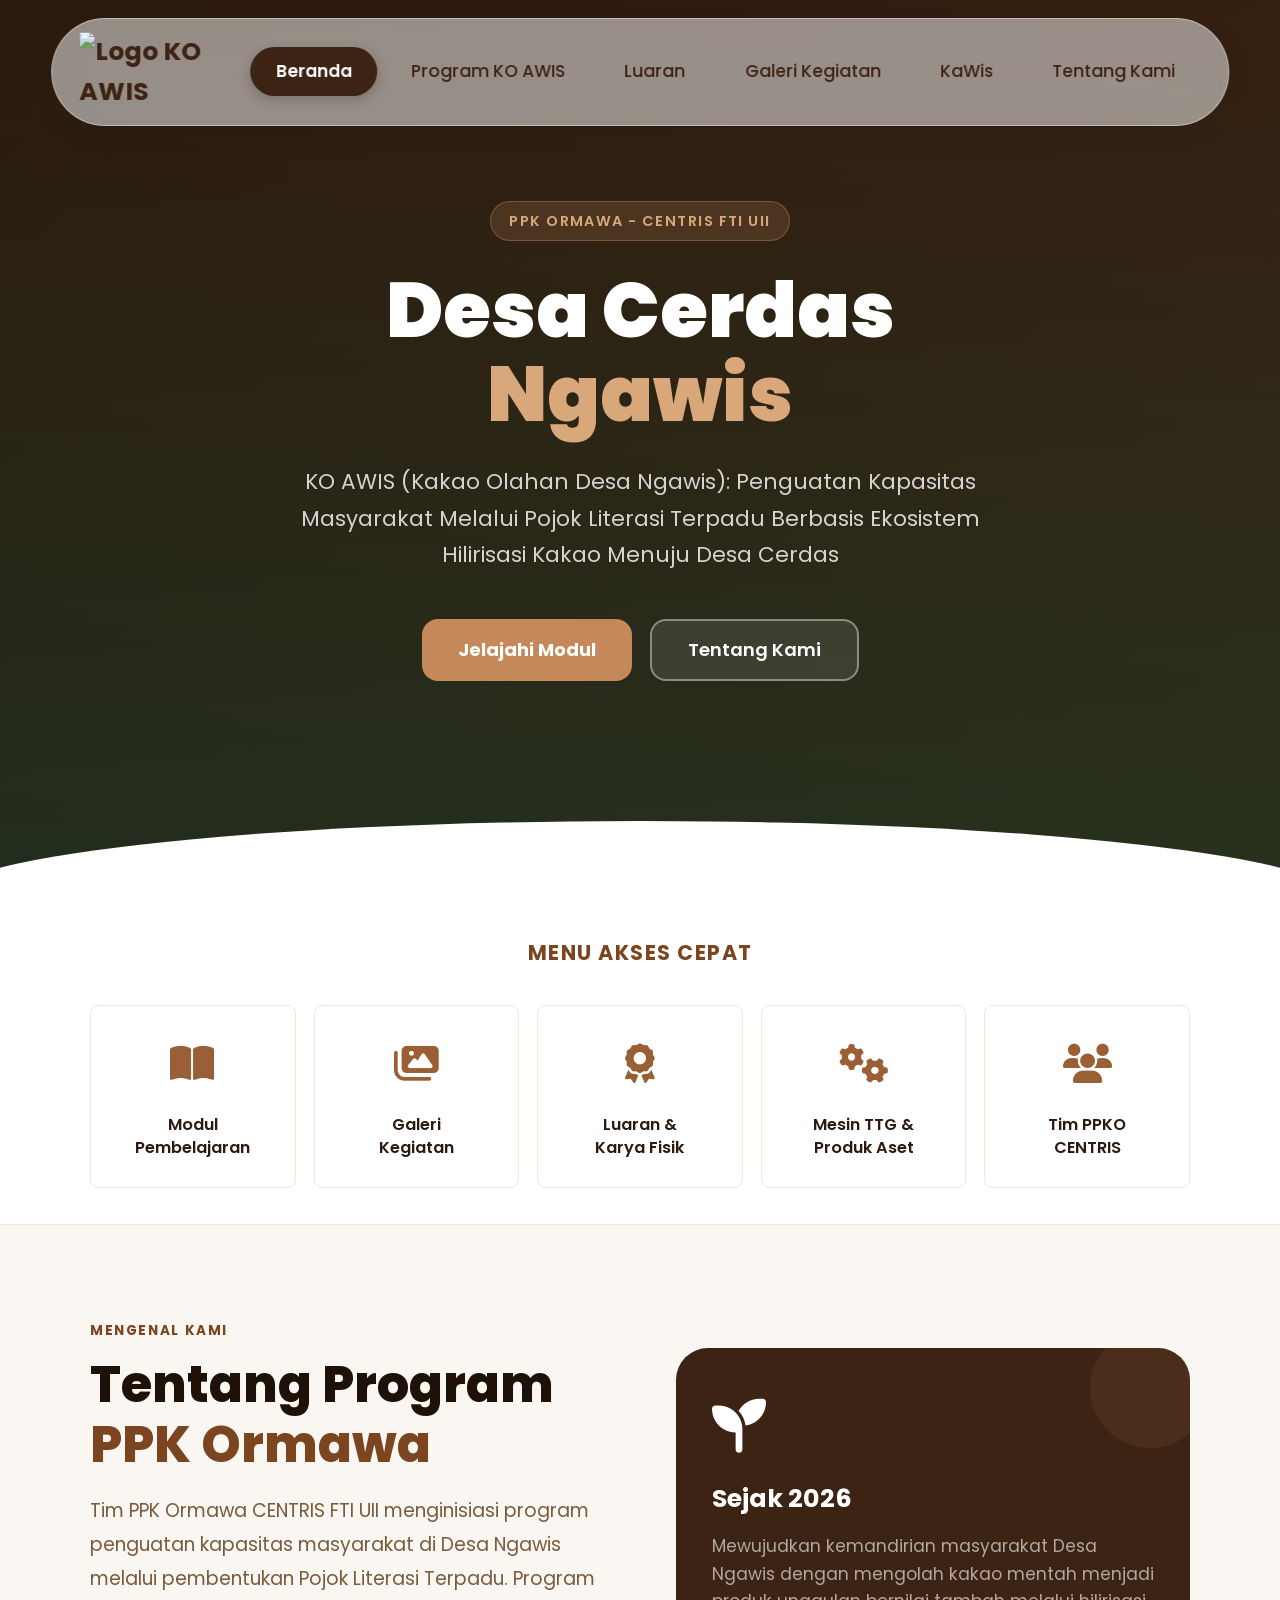
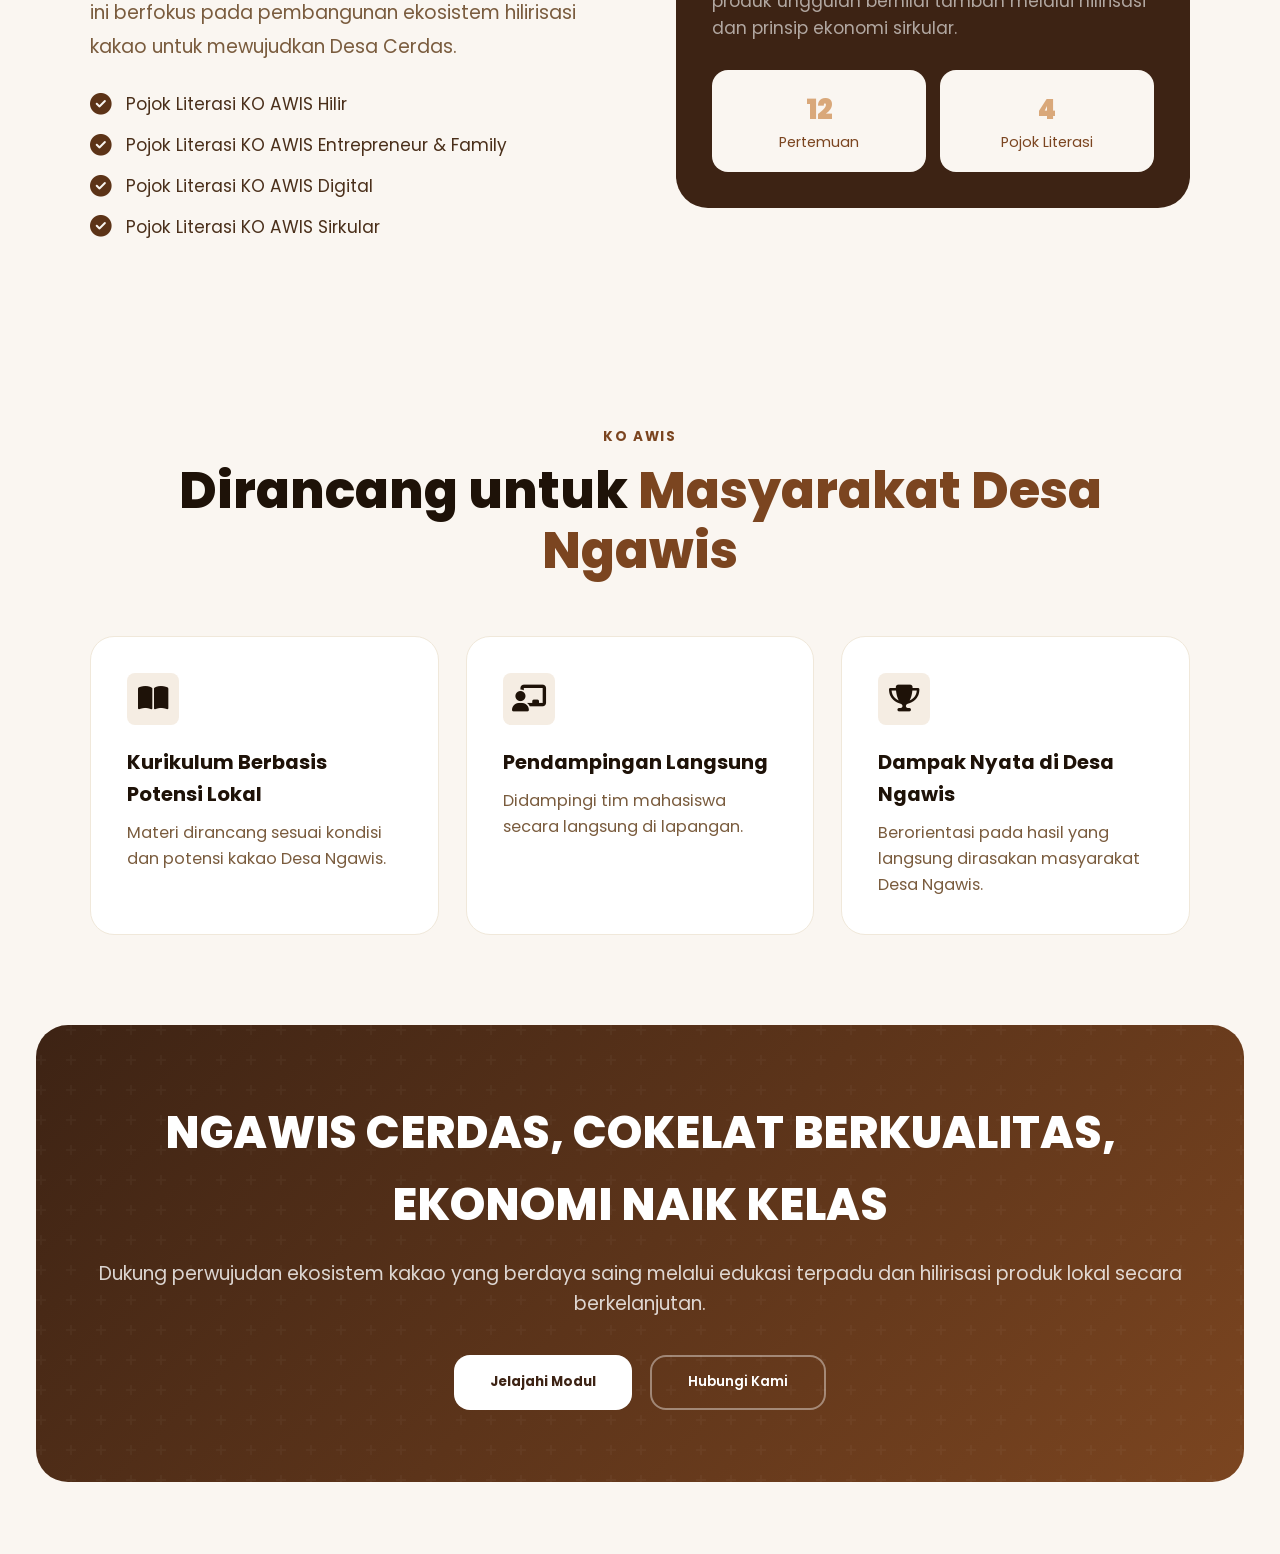
==== commit 3e869757: "eidt UI/UX" ====
--- a/html/index.html
+++ b/html/index.html
@@ -30,32 +30,33 @@
         <button class="btn-outline" onclick="location.href='tentang.html'">Tentang Kami</button>
       </div>
     </div>
-    <div class="hero-scroll" aria-hidden="true">
-      <svg width="24" height="24" viewBox="0 0 24 24" fill="none" stroke="currentColor" stroke-width="2">
-        <path d="M7 13l5 5 5-5M7 6l5 5 5-5"/>
-      </svg>
-    </div>
   </section>
 
   <style>
-    /* Styling Lengkungan di Bawah Hero */
+    /* --- 1. LENGKUNGAN HERO --- */
     .hero {
       position: relative;
     }
     .hero::after {
       content: ''; position: absolute; bottom: -1px; left: 0; right: 0;
-      height: 60px;
-      background: var(--cream);
+      height: 80px;
+      /* Warna putih agar menyatu mulus dengan section Akses Cepat di bawahnya */
+      background: var(--white); 
       clip-path: ellipse(55% 100% at 50% 100%);
-      z-index: 5;
-    }
-    
-    /* Spasi lebih lega & background menyatu dengan halaman */
+      z-index: 1;
+    }
+    .hero-content {
+      z-index: 10 !important;
+      margin-bottom: 6rem !important; /* Mendorong tombol ke atas biar aman dari area putih */
+    }
+
+    /* --- 2. QUICK ACCESS BUTTONS (FORMAL) --- */
     .quick-access-section {
-      background-color: var(--cream);
-      padding: 3rem 1.5rem 2rem; 
+      background-color: var(--white); 
+      padding: 2rem 1.5rem 2rem; 
       position: relative;
       z-index: 10;
+      border-bottom: 1px solid var(--cream-dark);
     }
     .qa-container {
       max-width: 1100px;
@@ -63,21 +64,19 @@
     }
     .qa-title {
       text-align: center;
-      font-size: 1.25rem;
+      font-size: 1.15rem;
       font-weight: 700;
-      color: var(--brown-900);
+      color: var(--brown-600);
       margin-bottom: 2rem;
       font-family: 'Poppins', sans-serif;
-    }
-    
-    /* Grid 5 Kolom untuk Desktop */
+      text-transform: uppercase;
+      letter-spacing: 1.5px;
+    }
     .qa-grid {
       display: grid;
       grid-template-columns: repeat(5, 1fr);
-      gap: 1.5rem;
-    }
-    
-    /* Desain Card Putih Timbul */
+      gap: 1rem;
+    }
     .qa-btn {
       display: flex;
       flex-direction: column;
@@ -85,62 +84,61 @@
       justify-content: center;
       text-align: center;
       background: var(--white);
-      padding: 2rem 1rem;
-      border-radius: 24px;
+      padding: 1.5rem 1rem;
+      border-radius: 8px;
       text-decoration: none;
       color: var(--brown-900);
       transition: all 0.3s ease;
-      border: 2px solid transparent;
-      box-shadow: 0 10px 30px rgba(0,0,0,0.05);
-    }
-    
+      border: 1px solid var(--cream-dark);
+      position: relative;
+      overflow: hidden;
+    }
+    .qa-btn::after {
+      content: '';
+      position: absolute;
+      bottom: 0; left: 0; right: 0;
+      height: 4px;
+      background: var(--brown-600);
+      transform: scaleX(0);
+      transition: transform 0.3s ease;
+    }
     .qa-btn:hover {
-      transform: translateY(-8px);
+      background: var(--cream);
       border-color: var(--brown-300);
-      box-shadow: 0 15px 35px rgba(123, 69, 32, 0.15);
-    }
-    
-    /* Ikon dengan Highlight Menarik */
+      box-shadow: 0 4px 15px rgba(0,0,0,0.03);
+      transform: translateY(-3px);
+    }
+    .qa-btn:hover::after {
+      transform: scaleX(1);
+    }
     .qa-icon {
-      width: 70px;
-      height: 70px;
-      background: linear-gradient(135deg, var(--brown-100), var(--brown-300));
-      border-radius: 50%;
-      display: flex;
-      align-items: center;
-      justify-content: center;
-      font-size: 2rem;
+      font-size: 2.2rem;
+      color: var(--brown-500);
+      margin-bottom: 1rem;
+      transition: all 0.3s ease;
+    }
+    .qa-btn:hover .qa-icon {
       color: var(--brown-800);
-      margin-bottom: 1.25rem;
-      transition: all 0.3s ease;
-    }
-    
-    .qa-btn:hover .qa-icon {
-      background: linear-gradient(135deg, var(--brown-600), var(--brown-800));
-      color: var(--white);
       transform: scale(1.1);
     }
-    
     .qa-text {
-      font-size: 0.95rem;
-      font-weight: 700;
+      font-size: 0.9rem;
+      font-weight: 600;
       font-family: 'Poppins', sans-serif;
       line-height: 1.4;
     }
 
-    /* Responsif untuk Tablet */
+    /* Responsif */
     @media (max-width: 900px) {
       .qa-grid { grid-template-columns: repeat(3, 1fr); }
     }
-    
-    /* Responsif untuk HP */
     @media (max-width: 600px) {
-      .quick-access-section { padding: 2rem 1rem 1rem; }
-      .qa-grid { grid-template-columns: repeat(2, 1fr); gap: 1rem; }
-      .qa-btn { padding: 1.5rem 0.5rem; border-radius: 20px; }
-      .qa-icon { width: 55px; height: 55px; font-size: 1.5rem; margin-bottom: 1rem; }
+      .quick-access-section { padding: 1rem 1rem 1rem; }
+      .qa-grid { grid-template-columns: repeat(2, 1fr); gap: 0.75rem; }
+      .qa-btn { padding: 1.25rem 0.5rem; border-radius: 8px; }
+      .qa-icon { font-size: 1.8rem; margin-bottom: 0.75rem; }
       .qa-text { font-size: 0.85rem; }
-      .qa-btn:last-child { grid-column: span 2; } 
+      .qa-btn:last-child { grid-column: span 2; }
     }
   </style>
 
@@ -167,7 +165,7 @@
           <span class="qa-text">Luaran &<br>Karya Fisik</span>
         </a>
 
-        <!-- Tombol 4: Diganti jadi Aset & Desain (Produk) -->
+        <!-- Tombol 4 -->
         <a href="modul.html" class="qa-btn">
           <div class="qa-icon"><i class="fas fa-cogs"></i></div>
           <span class="qa-text">Mesin TTG &<br>Produk Aset</span>
--- a/css/style.css
+++ b/css/style.css
@@ -1167,7 +1167,7 @@
 }
 .about-hero-bg {
   position: absolute; inset: 0;
-  background: url('../assets/foto-tim.JPG') center/cover;
+  background: url('../assets/foto-tim.JPG') 80% center/cover no-repeat !important;
 }
 .about-hero-overlay {
   position: absolute; inset: 0;
@@ -1285,11 +1285,9 @@
   border-radius: var(--radius-lg);
   padding: 1rem;
   transition: transform 0.28s ease, box-shadow 0.28s ease, border-color 0.28s ease;
-  cursor: pointer;
 }
 
 .team-card:hover {
-  transform: translateY(-10px);
   box-shadow: 0 18px 32px rgba(107, 74, 47, 0.14);
   border-color: rgba(154, 95, 53, 0.2);
 }
@@ -1303,7 +1301,7 @@
 }
 
 .lead-card:hover {
-  transform: translateY(-10px) scale(0.95);
+  transform: scale(0.95); 
   box-shadow: 0 18px 32px rgba(107, 74, 47, 0.14);
   border-color: rgba(154, 95, 53, 0.2);
 }
@@ -1315,7 +1313,7 @@
 }
 
 .lead-card--featured:hover {
-  transform: translateY(-10px) scale(1.06);
+  transform: scale(1.06); 
   box-shadow: 0 18px 36px rgba(154, 95, 53, 0.22);
 }
 
